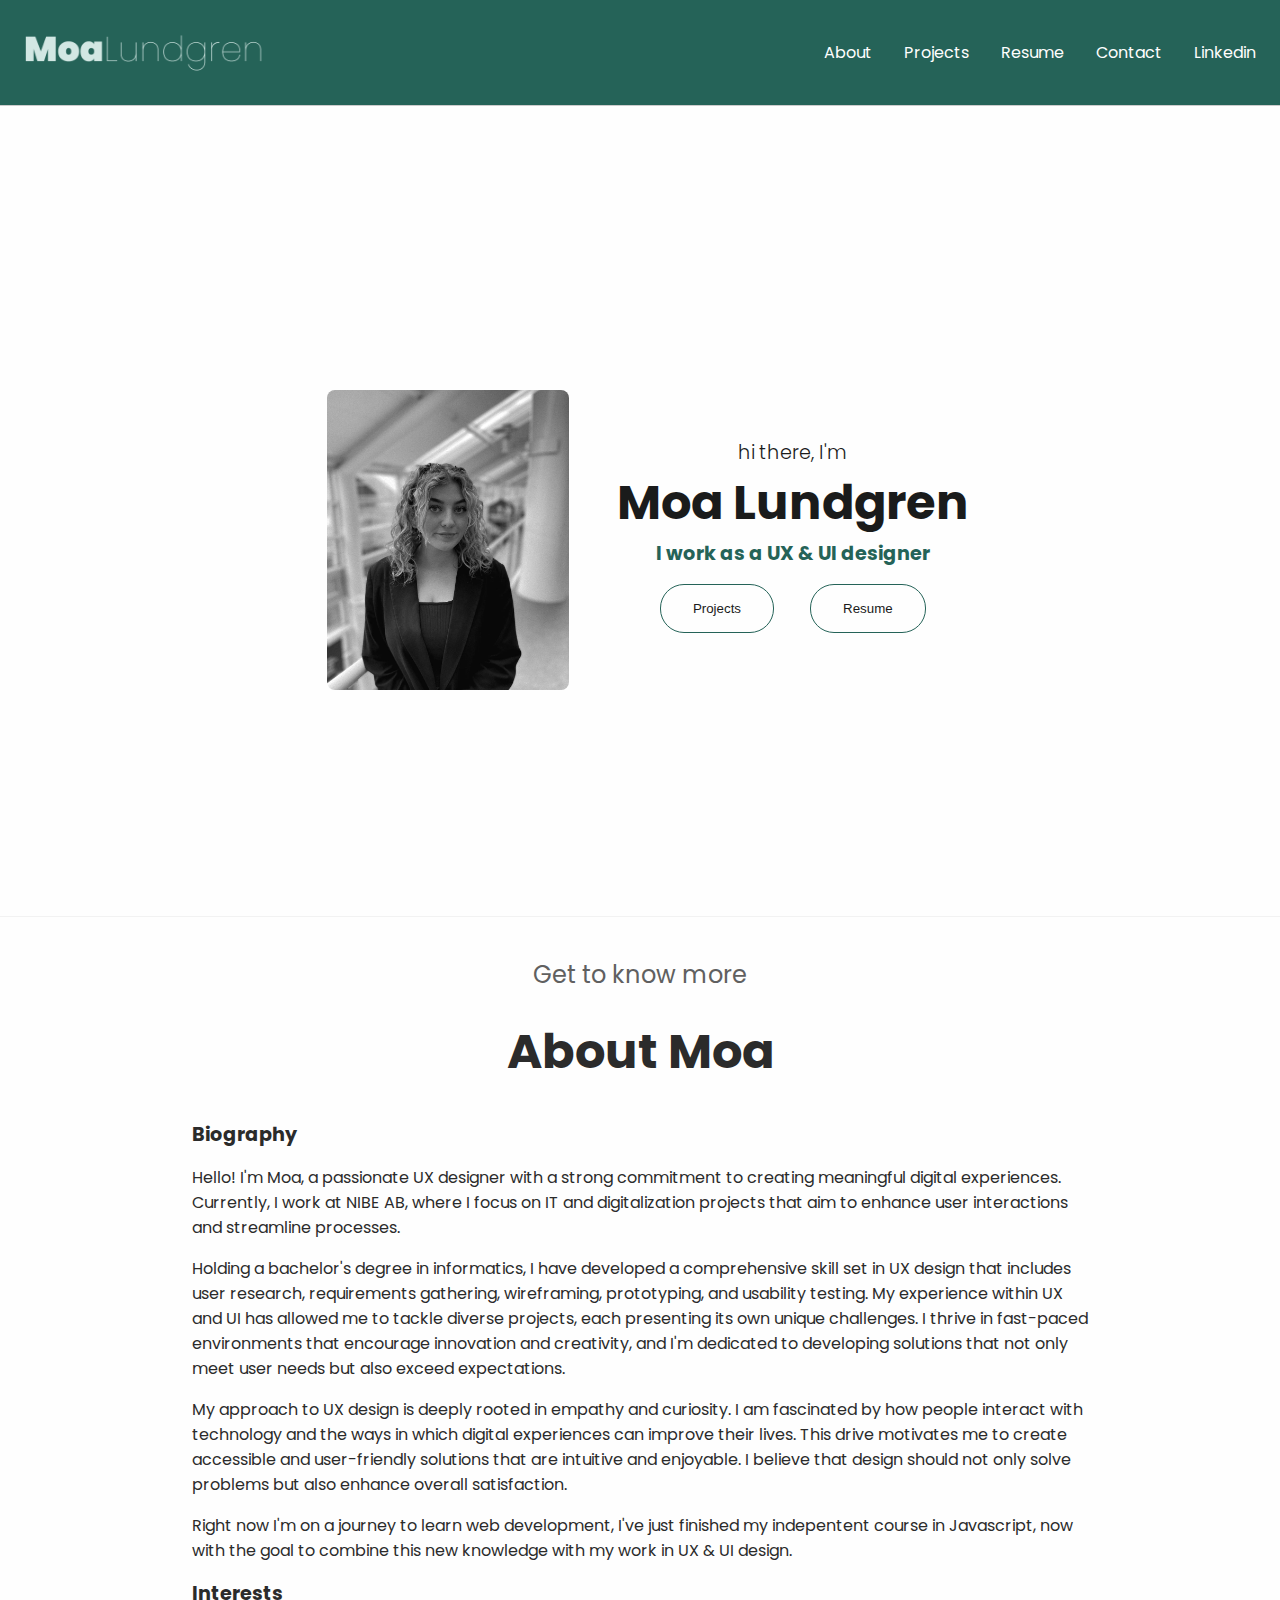
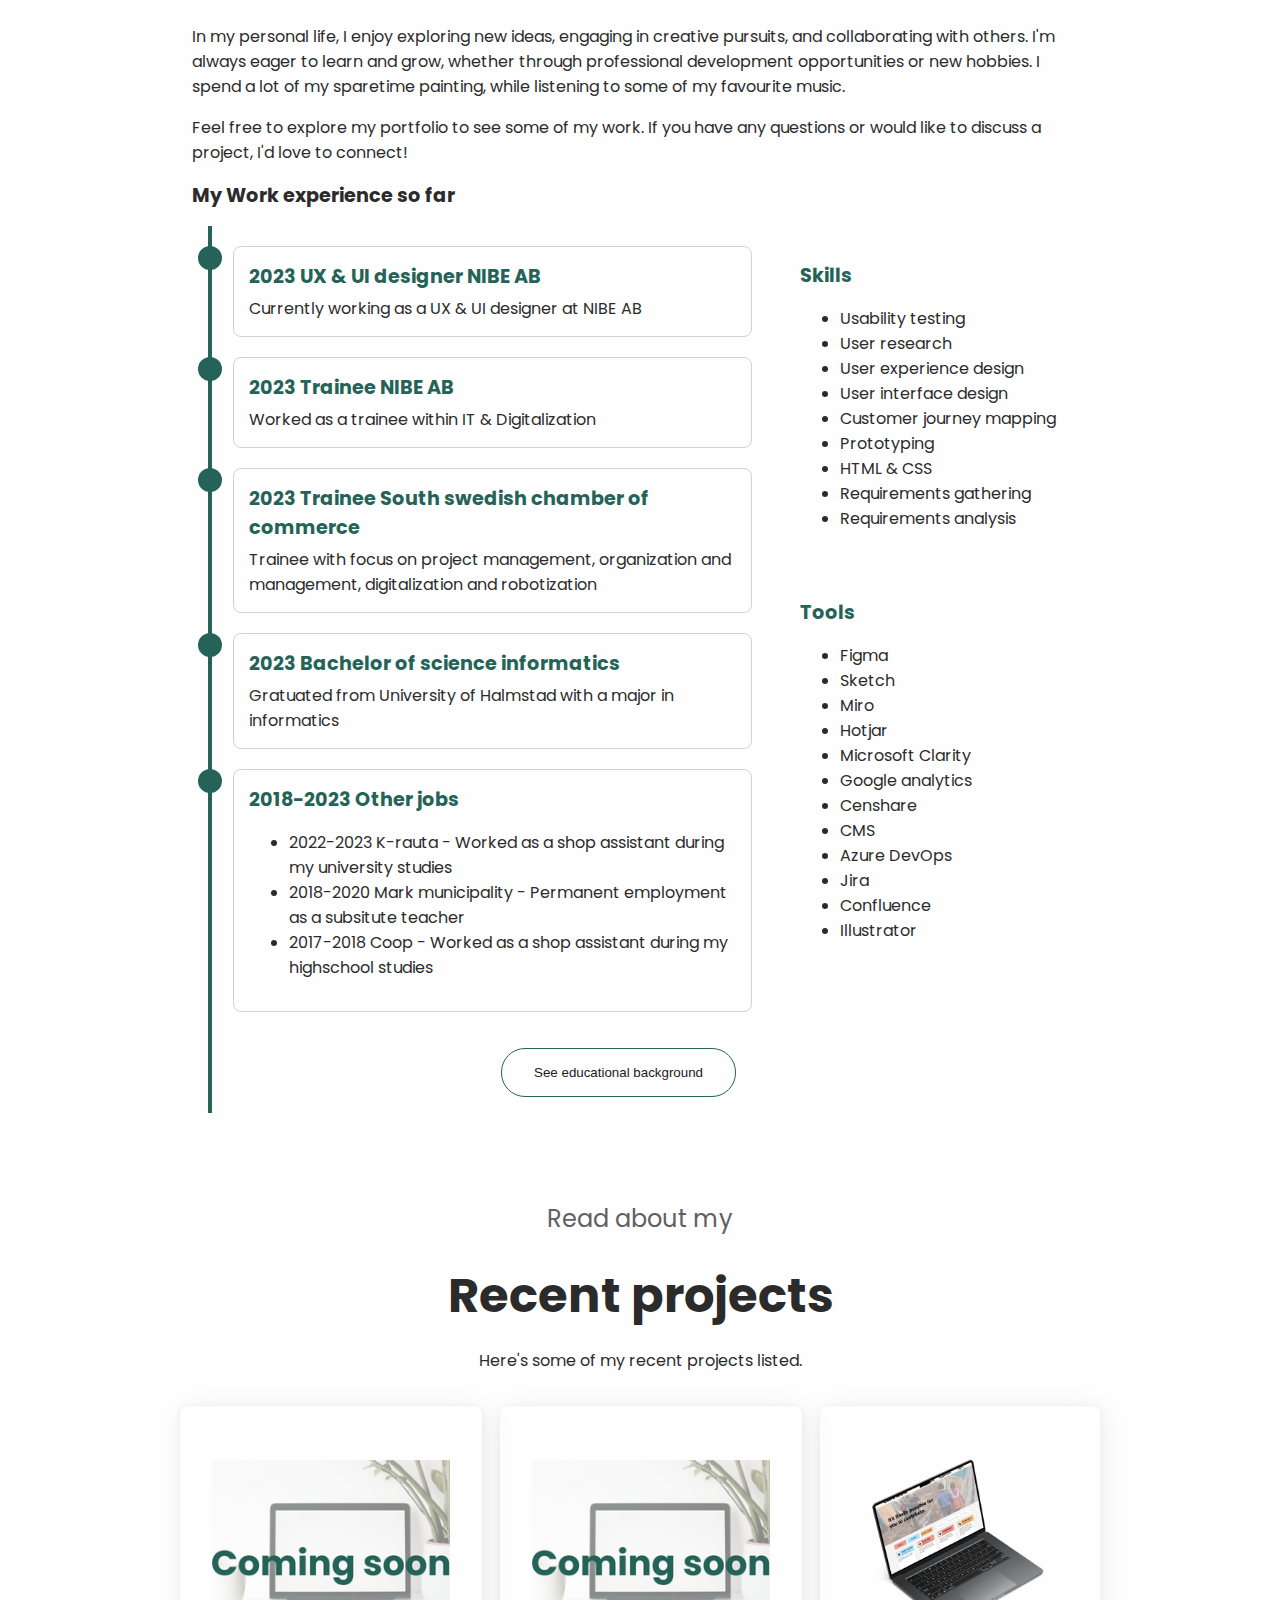
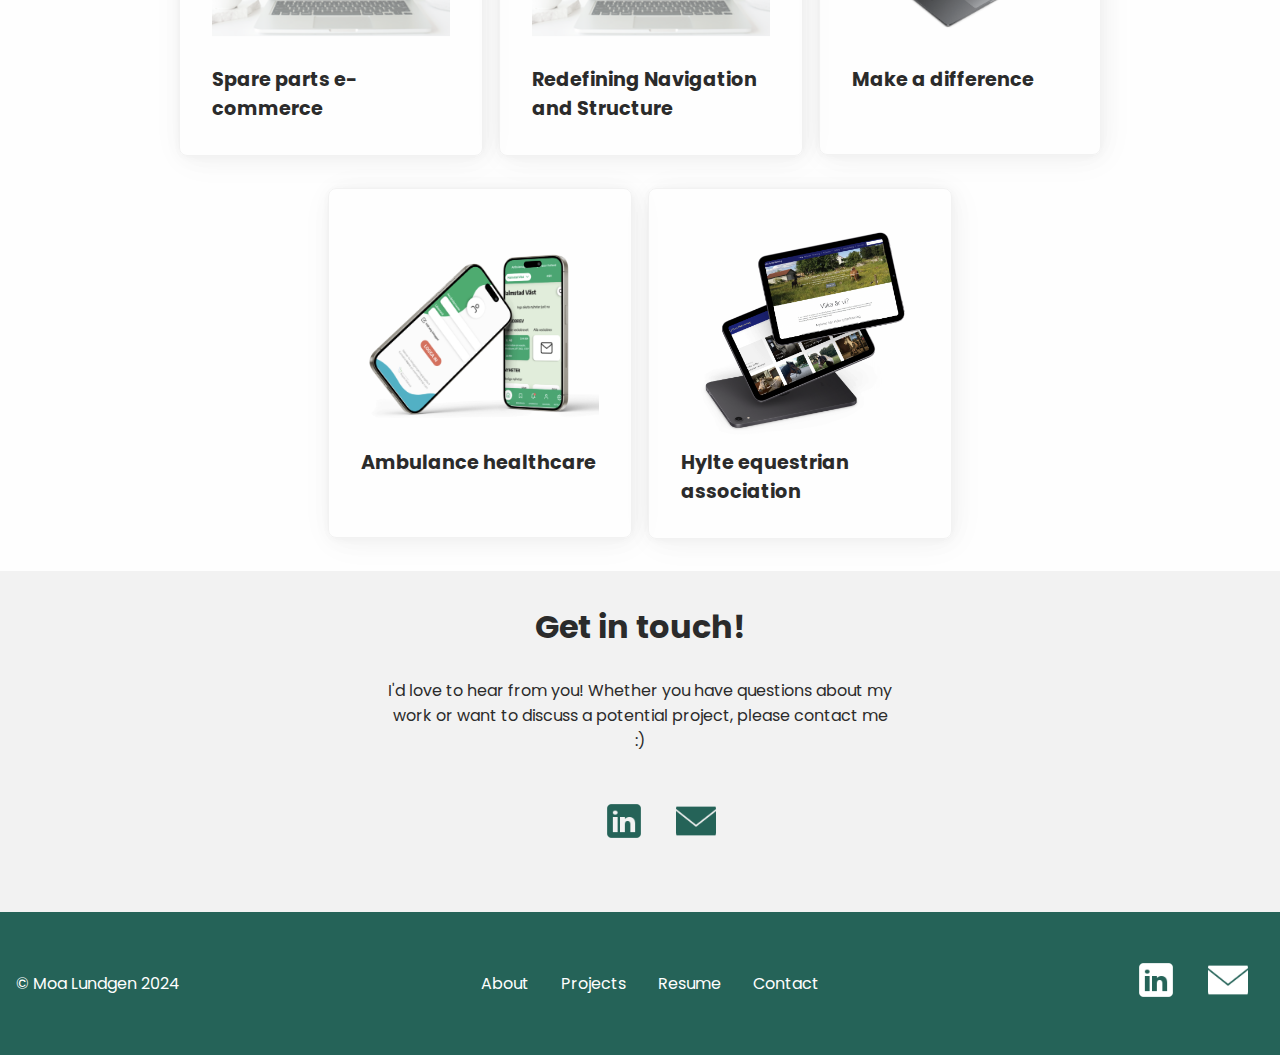
==== index.html @ 677e37ec "Update index.html" ====
<!DOCTYPE html>
<html lang="en">
<head>
    <meta charset="UTF-8">
    <meta name="viewport" content="width=device-width, initial-scale=1.0">
    <link rel="stylesheet" href="styles/stylesheet.css">
    <script src="script.js" defer></script>
    <title>Moa's Portfolio</title>
    <style>
        @import url('https://fonts.googleapis.com/css2?family=Poppins:ital,wght@0,100;0,200;0,300;0,400;0,500;0,600;0,700;0,800;0,900;1,100;1,200;1,300;1,400;1,500;1,600;1,700;1,800;1,900&display=swap');
        @import url('https://fonts.googleapis.com/css2?family=Open+Sans:ital,wght@0,300..800;1,300..800&family=Poppins:ital,wght@0,100;0,200;0,300;0,400;0,500;0,600;0,700;0,800;0,900;1,100;1,200;1,300;1,400;1,500;1,600;1,700;1,800;1,900&display=swap');
        </style>
    
</head>
<body>
    <header class="header">
        <!--Logotype href-->
        <div class="logo">
            <a href="index.html"> <img src="resources/logomoa.png" alt="Logotype Moa Lundgren"/> </a>
        </div>
        <div class="nav">
        <!--Menu links-->
            <ul class="menu">
                <li class="nav-link"><a href="#about">About</a></li>
                <li class="nav-link"><a href="#projects">Projects</a></li>
                <li class="nav-link"><a href="resources/moaresume.pdf" target="_blank">Resume</a></li>
                <li class="nav-link"><a href="#contact">Contact</a></li>
                <li class="nav-link"><a href="https://www.linkedin.com/in/moaluundgren/">Linkedin</a></li>
                
            </ul>
        </div>
        <!--Hamburgermenu for smaller screens-->
        <div class="hamburger">
            <span class="bar"></span>
            <span class="bar"></span>
            <span class="bar"></span>
        </div>
    </header>
    <main>
    <section class="hero-banner">
        <div class="hero">
            <div class="hero-content">
                <div class="hero-img">
                    <img src="resources/me.jpeg" alt="Image of Moa Lundgren, UX & UI designer" />
                </div>
                <div class="hero-text">
                    <h3 class="thin"> hi there, I'm</h3>
                <h1> Moa Lundgren</h1>
                <h3 class="color-title">I work as a UX & UI designer</h3>
                <a href="#projects"><button class="button-small"> Projects</button></a>
                <a href="resources/moaresume.pdf" target="_blank"><button class="button-small"> Resume</button></a>
            </div>
            </div>
        </div>
    </section>
    <section>
        <div class="section-container" id="about">
                <p class="section-introduction"> Get to know more</p>
                <h2 class="title"> About Moa</h2>
            <div class="body-copy">
                <article>
                <h3>Biography</h3>
                <p>Hello! I'm Moa, a passionate UX designer with a strong commitment to creating meaningful digital experiences. Currently, I work at NIBE AB, where I focus on IT and digitalization projects that aim to enhance user interactions and streamline processes.</p>
                </article>
                <article>
                <p>Holding a bachelor's degree in informatics, I have developed a comprehensive skill set in UX design that includes user research, requirements gathering, wireframing, prototyping, and usability testing. My experience within UX and UI has allowed me to tackle diverse projects, each presenting its own unique challenges. I thrive in fast-paced environments that encourage innovation and creativity, and I'm dedicated to developing solutions that not only meet user needs but also exceed expectations.</p>
                <p>My approach to UX design is deeply rooted in empathy and curiosity. I am fascinated by how people interact with technology and the ways in which digital experiences can improve their lives. This drive motivates me to create accessible and user-friendly solutions that are intuitive and enjoyable. I believe that design should not only solve problems but also enhance overall satisfaction.</p>
                <p>Right now I'm on a journey to learn web development, I've just finished my indepentent course in Javascript, now with the goal to combine this new knowledge with my work in UX & UI design.</p>
                </article>
                <article>
                    <h3>Interests</h3>
                <p>In my personal life, I enjoy exploring new ideas, engaging in creative pursuits, and collaborating with others. I'm always eager to learn and grow, whether through professional development opportunities or new hobbies. I spend a lot of my sparetime painting, while listening to some of my favourite music.</p>
                </article>
                <p>Feel free to explore my portfolio to see some of my work. If you have any questions or would like to discuss a project, I'd love to connect!</p>
                <h3> My Work experience so far</h3>
                <div class="two-column">
                    <div class="timeline">
                        <div class="event">
                            <div class="dot"></div>
                            <div class="event-details">
                                <h3>2023 UX & UI designer NIBE AB</h3>
                                <p> Currently working as a UX & UI designer at NIBE AB</p>
                            </div>
                        </div>
                        <div class="event">
                            <div class="dot"></div>
                            <div class="event-details">
                                <h3>2023 Trainee NIBE AB</h3>
                                <p> Worked as a trainee within IT & Digitalization</p>
                            </div>
                        </div>
                        <div class="event">
                            <div class="dot"></div>
                            <div class="event-details">
                                <h3> 2023 Trainee South swedish chamber of commerce</h3>
                                <p> Trainee with focus on project management, organization and management, digitalization and robotization</p>
                            </div>
                        </div>
                        <div class="event">
                            <div class="dot"></div>
                            <div class="event-details">
                                <h3>2023 Bachelor of science informatics</h3>
                                <p> Gratuated from University of Halmstad with a major in informatics</p>
                            </div>
                        </div>
                        <div class="event">
                            <div class="dot"></div>
                            <div class="event-details">
                                <h3>2018-2023 Other jobs</h3>
                                <ul>
                                    <li>2022-2023 K-rauta - Worked as a shop assistant during my university studies</li>
                                    <li> 2018-2020 Mark municipality - Permanent employment as a subsitute teacher</li>
                                    <li> 2017-2018 Coop - Worked as a shop assistant during my highschool studies</li>
                                </ul>
                            </div>
                        </div>
                        <a href="resources/moaresume.pdf" target="_blank"><button class="button-small"> See educational background</button></a>
                    </div>
                    <div class="skillsandtools">
                    <div class="skills">
                        <h3> Skills</h3>
                        <ul>
                            <li> Usability testing</li>
                            <li> User research</li>
                            <li> User experience design</li>
                            <li> User interface design</li>
                            <li> Customer journey mapping</li>
                            <li> Prototyping</li>
                            <li> HTML & CSS</li>
                            <li> Requirements gathering</li>
                            <li> Requirements analysis</li>
                        </ul>
                    </div>
                    <div class="skills">
                        <h3>Tools</h3>
                        <ul>
                        <li> Figma</li>
                        <li>Sketch</li>
                        <li>Miro</li>
                        <li>Hotjar</li>
                        <li>Microsoft Clarity</li>
                        <li>Google analytics</li>
                        <li>Censhare</li>
                        <li>CMS</li>
                        <li>Azure DevOps</li>
                        <li>Jira</li>
                        <li>Confluence</li>
                        <li>Illustrator</li>
                        </ul>
                    </div>
                </div>
            </div>
        </div>
        </div>
    </section>
    <section>
        <div class="section-container" id="projects">
            <p class="section-introduction"> Read about my</p>
            <h2 class="title"> Recent projects</h2>
            <p>Here's some of my recent projects listed. </p>            
            <div class="project-overview">
                <a href="#">
                    <div class="box">
                        <img src="resources/Coming-soon.png" alt="image of mockup for project coming soon"/>
                        <div class="box-description">
                            <h3> Spare parts e-commerce</h3>
                        </div>
                    </div>
                </a>
                <a href="#">
                    <div class="box">
                        <img src="resources/Coming-soon.png" alt="image of mockup for project coming soon"/>
                        <div class="box-description">
                            <h3> Redefining Navigation and Structure </h3>
                        </div>
                    </div>
                </a>
                <a href="project1.html">
                    <div class="box">
                        <img src="resources/difference.png" alt="image of mockup for project make a difference"/>
                        <div class="box-description">
                            <h3> Make a difference</h3>
                        </div>
                    </div>
                </a>
                <a href="project2.html">
                <div class="box">
                    <img src="resources/ambulancepng.png" alt="image of mockup for project ambulance healthcare"/>
                    <div class="box-description">
                        <h3> Ambulance healthcare</h3>
                    </div>
                </div>
                </a>
                <a href="project3.html">
                <div class="box">
                    <img src="resources/hylte.png" alt="image of mockup for project hylte equestrian association"/>
                    <div class="box-description">
                        <h3> Hylte equestrian association</h3>
                    </div>
                </div>
                </a>
            </div>
        </div>
    </section>
    <section class="contact-form" id="contact">
        <div class="contact-content">
            <div class="contact-promotext">
                <h2> Get in touch!</h2>
                <p>I'd love to hear from you! Whether you have questions about my work or want to discuss a potential project, please contact me :)

                </p>
            </div>
       <div class="sm-links">
                    <ul>
                        <li> <a href="https://www.linkedin.com/in/moaluundgren/"><img class= "icon" src="resources/icons8-green-linkedin-50.png" alt="icon with link to linkedin"/> </a></li>
                        <li> <a href="mailto: moaluundgren@hotmail.com"><img class="icon" src="resources/icons8-green-mail-50-2.png"></a></li>
                    </ul>
                </div>
        </div>
    </section>
    </main>
    <footer class="footer">
        <div class="copyright">
            <p>&copy; Moa Lundgen 2024</p>
        </div>
        <div class="quick-links">
            <ul>
                <li class="nav-link"><a href="#about">About</a></li>
                <li class="nav-link"><a href="#projects">Projects</a></li>
                <li class="nav-link"><a href="resources/moaresume.pdf" target="_blank">Resume</a></li>
                <li class="nav-link"><a href="#contact">Contact</a></li>
            </ul>
        </div>
        <div class="sm-links">
            <ul>
                <li> <a href="https://www.linkedin.com/in/moaluundgren/"><img class= "icon" src="resources/icons8.linkedin.png" alt="icon with link to linkedin"/> </a></li>
                <li> <a href="mailto: moaluundgren@hotmail.com"><img class="icon" src="resources/icons8-mail-50.png"></a></li>
            </ul>
        </div>
    </footer>
</body>
</html>
---- styles/stylesheet.css ----
* {
    box-sizing: border-box; /* Gör att padding och border inkluderas i elementets bredd och höjd */
}
html {
    scroll-behavior: smooth;
    color-scheme: light dark;
  }
  body {
    font-family: 'Open Sans', sans-serif;
    font-family: 'Poppins', sans-serif;
    font-size:1rem;
    background-color:#fefefe;
    color: #2b2b2b;
    width:100%;
    margin:0; 
    
}
#introduction,
#about,
#projects{
    scroll-margin-top: 10rem;
}
/*Typography*/
.section-introduction{
    font-size:1.5rem;
    color:#606060;
}
.project-introduction{
    font-size:14px;
    font-weight:300;
    color:#606060;
}
.title{
    font-size: 3rem;
    font-family:'Poppins', 'sans-serif';
    margin:0px;
}
.color-title{
    color:#256358;
}
.thin{
    font-size: 1.2rem;
    font-family:'Poppins', 'sans-serif';
    font-weight:300;
}
h1{
    font-size: 3rem;
    font-family:'Poppins', 'sans-serif';
}
h2{
    font-size: 2rem;
    font-family:'Poppins', 'sans-serif';
}
h3{
    font-size: 1.2rem;
    font-family:'Poppins', 'sans-serif';
}

/*Navigation*/
/*Header*/
.header{
    display: flex;                      /* Gör headern till en flex-container */
    flex-direction: row;               /* Placerar logotypen och menyn i rad */
    justify-content: space-between;     /* Skapar utrymme mellan logotypen och menyn */
    align-items: center;                /* Vertikal centrering av alla element i headern */
    padding: 0.5rem;                   /* Padding runt headern */
    position: sticky;                  /* Gör headern fast vid toppen */
    border-bottom: 0.5px solid #cccccc; /* En linje under headern */
    background-color: #256358;         /* Bakgrundsfärg för headern */
    top: 0;                            /* Positionera vid toppen av sidan */
    width: 100%;                       /* Full bredd */
    z-index: 999;    
}
.header a, .footer a{
    color: #fefefe;
    text-decoration: none;
}
.header p, .footer p{
    color:#fefefe;
}
.bar {
    display: block;
    width: 25px;
    height: 3px;
    margin: 5px auto;
    -webkit-transition: all 0.3s ease-in-out;
    transition: all 0.3s ease-in-out;
    background-color: #fefefe;
}
.logo{
display:flex;
align-items: center;
justify-content:center;
}
.logo img{
    height:48px;
    width:240px;
}
.logo a{
    margin: 1rem;
    text-decoration: none;
}
.menu{
    display: none; /* Stäng menyn som standard */
    flex-direction: column; /* Gör att menyn visas vertikalt */
    position: absolute; /* Gör att menyn kan placeras relativt till nav */
    top: 80%; /* Placera menyn precis under nav-elementet */
    left: 0; /* Justera så att den börjar från vänster */
    background-color: #256358; /* Samma bakgrundsfärg som header för att dölja eventuella överlappningar */
    width: 100%; /* Gör menyn lika bred som nav */
    z-index: 998; /* Se till att menyn ligger ovanpå andra element */
}

.menu.active {
    display: flex; /* Visa menyn när active-klassen är på */
    flex-direction: column; /* Justera menyn för mobilvisning */
}
/*Navigational links*/
.nav-link {
    list-style:none;
    margin: 1rem;
}
.nav-link a{
    text-decoration: none;
}
.nav-link:hover{
    border-bottom: 1px solid #fefefe;
    transition: 0.3s
}
.nav-link:active{
    border-bottom: 1px solid #1a1b1b;
}
.nav-link:focus{
    border-bottom: 1px solid #1a1b1b;
}
.privacypolicy-termsofuse {
    font-size:12px;
}
.privacypolicy-termsofuse:hover{
    text-decoration: underline;
    color:#fefefe;
}
.quick-links ul{
    display:flex;
    flex-direction: column;
    margin:auto;
}
.sm-links ul{
    display:flex;
    flex-direction:row;
    list-style: none;
}
.contact-promotext ul{
    justify-content: center;
}
.footer{
    display: flex;
    flex-direction: column;
    justify-content: space-between;
    align-items: center;
    background-color: #256358;
    padding: 1rem;
    bottom: 0;
}
.footer ul{
    padding:0;
    text-align:center;
}
  /*Components*/
  .button-small {
    padding: 1rem 2rem;
    border: 1px solid #256358;
    color: #1a1b1b;
    background-color: #fefefe;
    border-radius: 24px;
    margin:1rem; 
    transition:color 0.5s; 
}

.button-small:hover {
    color: #fefefe;
    background-color: #256358;
}
.button-small:focus {
    color: #fefefe;
    background-color: #256358;
    border:1px solid #1a1b1b;
}
table{
    border: 1px solid #d2d2d2;
    border-radius:8px;
    width: 100%;
}
th, td{
    padding: 1rem;
    text-align: left;
}
th {
    border-bottom: 1px solid #d2d2d2;
}
/*Herobanner*/
.hero {
    display: flex;                  
    flex-direction: column;         
    justify-content: center;       
    align-items: center;            
    height: 83vh;                    /* Höjd på hero-sektionen */
    background-color: #fefefe;   
    color: #1a1b1b;                    
    text-align: center; 
    border-bottom:1px solid #f2f2f2;     
    margin-top: 4rem;
}
.hero-content {
    display: flex;
    flex-direction: column;
    align-items:center;
    max-width: 1200px; 
    width: 100%;
}
.hero-text{
    padding: 1rem;
}
.hero-text h1, h3{
    margin:0;
}
.hero-img{
    padding: 1rem;
    margin: 1rem;
}
.hero img{
    max-width:320px;
}
/*Amimation herobanner*/
@keyframes fadeIn {
    from {
        opacity: 0;
    }
    to {
        opacity: 1;
    }
}
.hero {
    animation: fadeIn 2s ease-in-out; /* Applicerar en fade-in animation på hero-sektionen */
}
/*Images*/
img{
    width: 100%;
    height: 320px;
    max-height: 300px;
    object-fit: cover;
    border-radius: 8px;
}
.sm-links img{
    width:40px;
    height:40px;
    margin:1rem;
}
/*Sections*/

.section-container{
    display:flex;
    flex-direction:column;
    align-items: center;
    margin:1rem;
}
/*About-section*/

.two-column {
    display: flex;
    flex-direction: column;
    justify-content: space-around; 
    gap:2rem;
    max-width: 100%; 
    padding: 1rem; 
}
.skills{
    display:flex;
    flex-direction:column;
    flex:1;
    max-width:400px;
    padding:1rem;
    margin-top:1.2rem;
}
.skills h3{
    color:#256358;
}
/*Timeline*/
.timeline {
    flex: 2;
    position: relative;
    max-width: 800px;
    margin: 0 auto;
    z-index:1;
}
.timeline::before {
    content: '';
    position: absolute;
    top: 0;
    bottom: 0;
    width: 4px;
    background-color: #256358;
}
.timeline button{
    float:right;
}

.event {
    display: flex;
    position: relative;
    margin: 20px 0;
}

.dot {
    width: 24px; 
    height: 24px;
    background-color: #256358; 
    border-radius: 50%; 
    position: absolute;
    left: -10px;
    top: 0;
}

.event-details {
    padding: 15px; 
    border-radius: 8px; 
    border: 1px solid #d2d2d2;
    margin-left: 25px;
    width: calc(100% - 25px);
}

.event-details h3 {
    margin: 0; 
    color: #256358;
}

.event-details p {
    margin: 5px 0 0; 
}
/*Projects-section*/
.project-overview{
    display:flex;
    flex-direction:column;
    width:80%;
    max-width:1200px;
}
.project-overview a{
    text-decoration: none;
    color:#2b2b2b;
}
.box{
    padding: 2rem;
    border: 1px solid #f2f2f2;
    border-radius:8px;
    margin: 1rem auto;
    width:95%;
    max-width:320px;
    min-height: 350px;
    box-shadow: 0px 0px 1px rgba(56, 56, 57, 0.01),
    0px 1px 6px rgba(56, 56, 57, 0.02),
    1px 1px 13px rgba(56, 56, 57, 0.02),
    2px 3px 24px rgba(56, 56, 57, 0.03),
    3px 4px 37px rgba(56, 56, 57, 0.04);
}
.box img{
    height:220px;
    width:100%;
    border-radius:8px;
}
.box:hover{
    box-shadow: 1px 1px 2px rgba(3, 7, 18, 0.02),
    3px 4px 8px rgba(3, 7, 18, 0.03),
    6px 9px 19px rgba(3, 7, 18, 0.05),
    10px 15px 33px rgba(3, 7, 18, 0.06),
    16px 24px 52px rgba(3, 7, 18, 0.08);
    transition: 1s;
    text-decoration: underline #256358;
}
/*Project page*/
.textimg-column{
    display: flex;
    flex-direction: column;
    justify-content: center;
    align-items: center;
    max-width: 100%;
    margin: 1rem;
}
.textimg-column img {
    width: 100%; 
    height: auto;
    max-height: 300px;
    margin: 1rem 0; 
}
.contact-form{
    display:flex;
    flex-direction:column;
    align-content: center;
    background: rgba(242, 242, 242);
}
.contact-content{
    display: flex;
    flex-direction: column;
    align-items: flex-start;
    margin:1rem;
    max-width: 1200px;
    padding:1rem;

}
input[type="text"], input[type="email"] {
    width: 100%;
    padding: 1rem;
    margin: 5px 0 20px;
    border: 1px solid #606060;
    border-radius: 8px;
    font-size: 16px;
}

/*Media queries*/

/* Darkmode styles */
@media (prefers-color-scheme: dark) {
    body {
        background-color: #1a1b1b; /* Mörk bakgrund */
        color: #fefefe; /* Ljus text */
    }

    h1 {
        color: #fefefe; 
    }
    h2{
        color: #fefefe;
    }
    h3 {
        color: #fefefe;
    }
    p {
        color: #fefefe;
    }
    .hero{
        background-color: #1a1b1b;
    }
    .contact-content{
        background-color: #1a1b1b;
    }
    .contact-form{
        background-color: #1a1b1b;
    }
}
@media (min-width:800px){
    .body-copy{
    max-width:60rem;
    padding:2rem;
}
    .footer{
        flex-direction: row;
    }
    .quick-links ul{
        flex-direction:row;
    }
    .two-column{
        flex-direction: row;
    }
    .project-overview{
        flex-direction:row;
        flex-wrap:wrap;
        justify-content:center;
    }
    .project-introduction{
        max-width:800px;
        text-align:left;
    }

    .textimg-column img {
        width: 320px;
        height: auto; 
    }

    .textimg-text {
        flex: 1; 
    }
    .contact-form{
        align-items: center;
        justify-content: center;
    }
    .contact-content{
        display:flex;
        flex-direction:column;
        justify-content:space-around;
        align-items: center; 
    }
    .contact-promotext{
        width:50%;
        height:100;
        justify-content: center;
        text-align: center;
    }
    .contact-promotext h2{
        margin-top:0;
    }
}
@media (min-width:1200px){
    .header{
        display:flex;
        flex-direction:row; 
        justify-content: space-between;
        align-content: center;
        padding: 0.5rem;
        position: sticky;
        border-bottom: 0.5px solid #cccccc;
        background-color: #256358;
        position: sticky;
        top: 0;
        width:100%;
        z-index:999;
    }
    .hamburger{
        display:none;
    }
    .header a, .footer a{
        color: #fefefe;
        text-decoration: none;
    }
    .header p, .footer p{
        color:#fefefe;
    }
    .logo{
    display:flex;
    align-items: center;
    justify-content:center;
    }
    .logo img{
        height:48px;
        width:240px;
    }
    .logo a{
        margin: 1rem;
        text-decoration: none;
    }
    .menu{
        display:flex;
        flex-direction:row;
        flex-wrap:wrap;
        justify-content:center;
        position: relative;
    }
    .hero-content{
        display:flex;
        flex-direction:row;
        justify-content: center;
    }
    .textimg-column {
        flex-direction: row;
        justify-content: space-between; 
        align-items:flex-start;
        padding:0;
    }
}
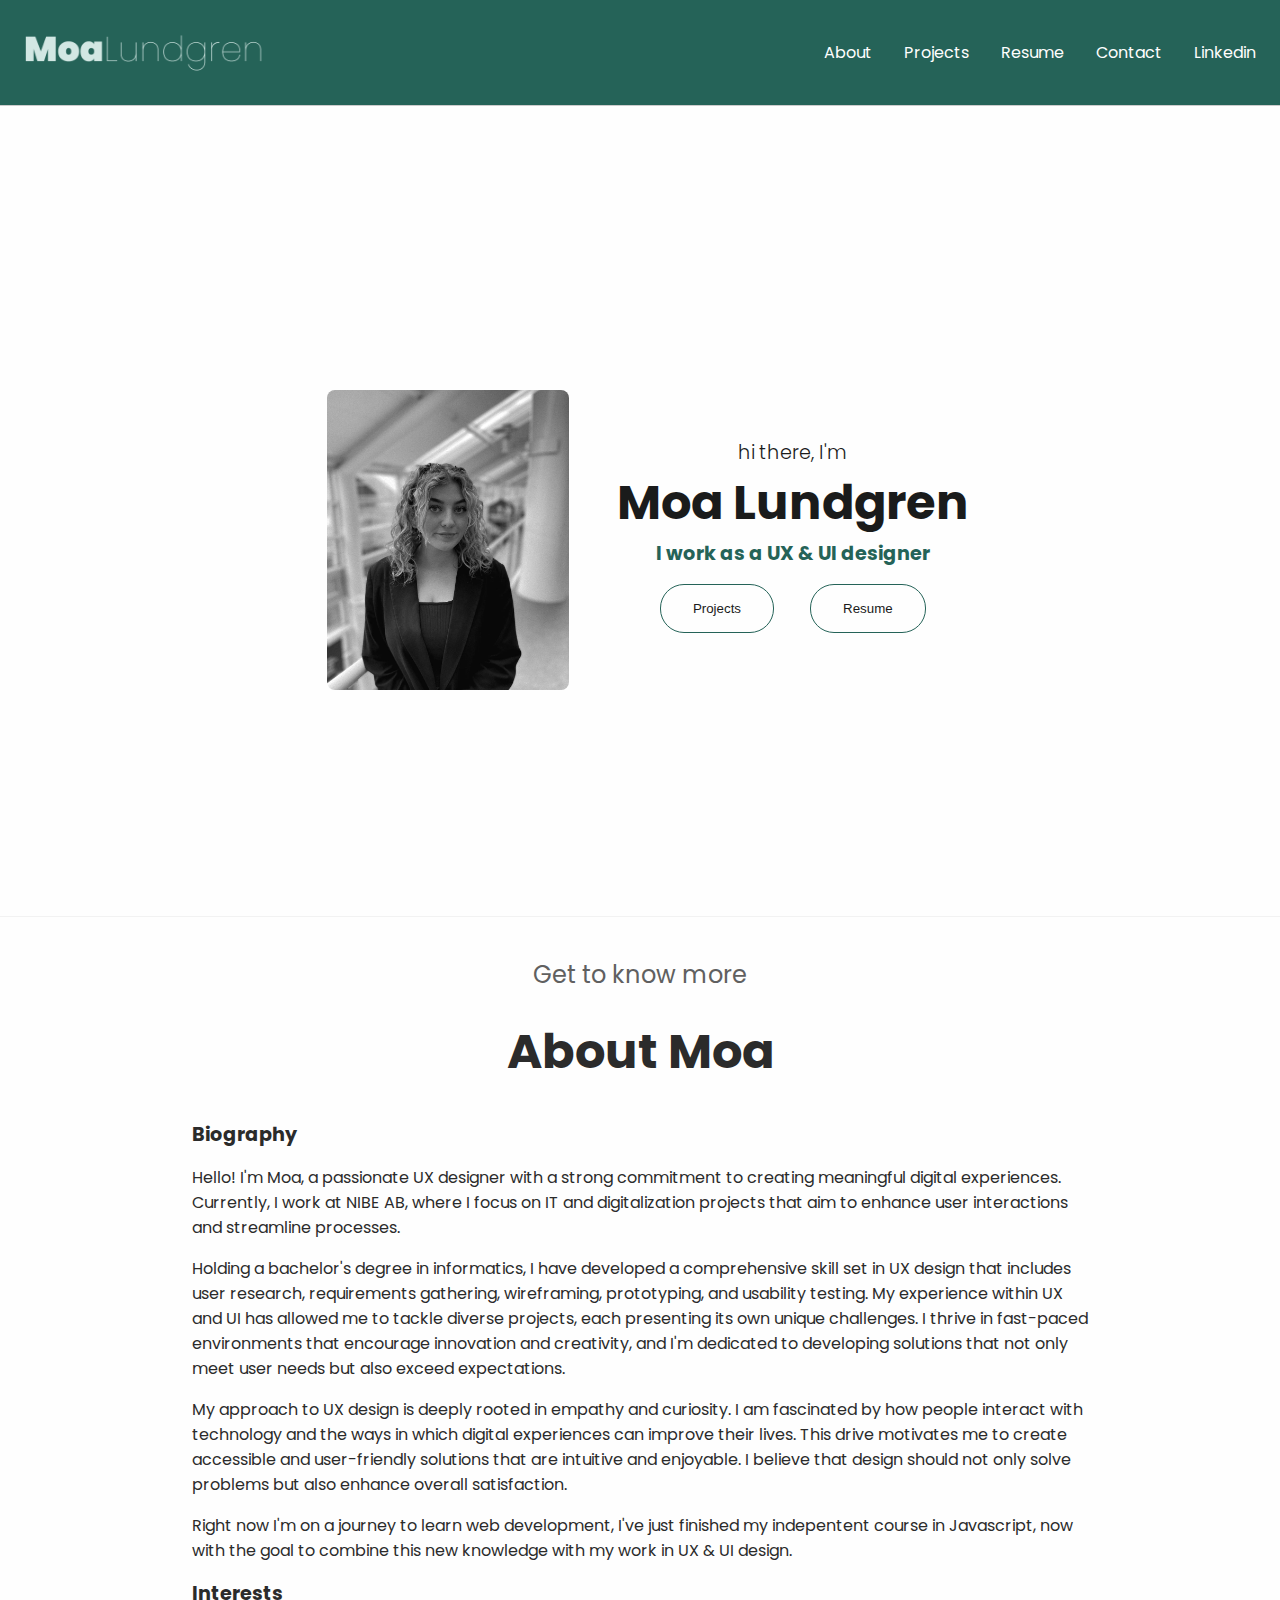
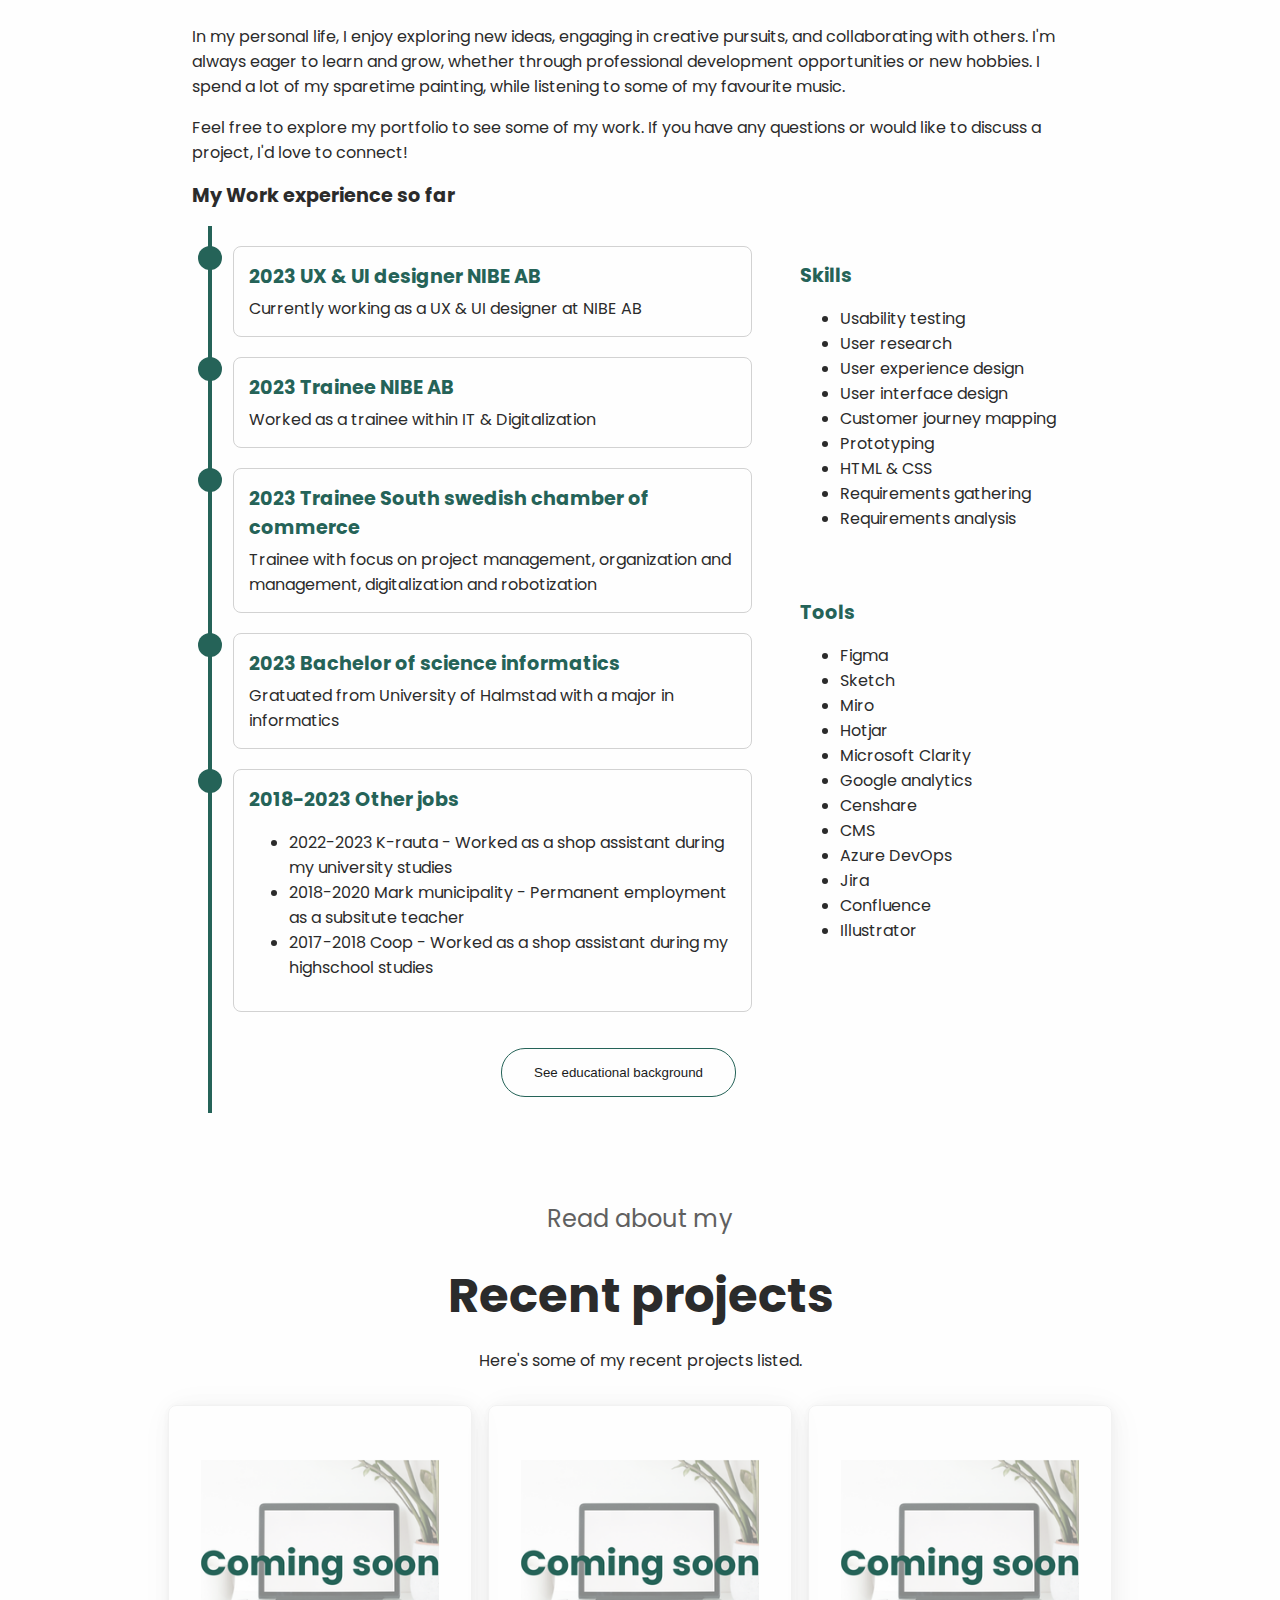
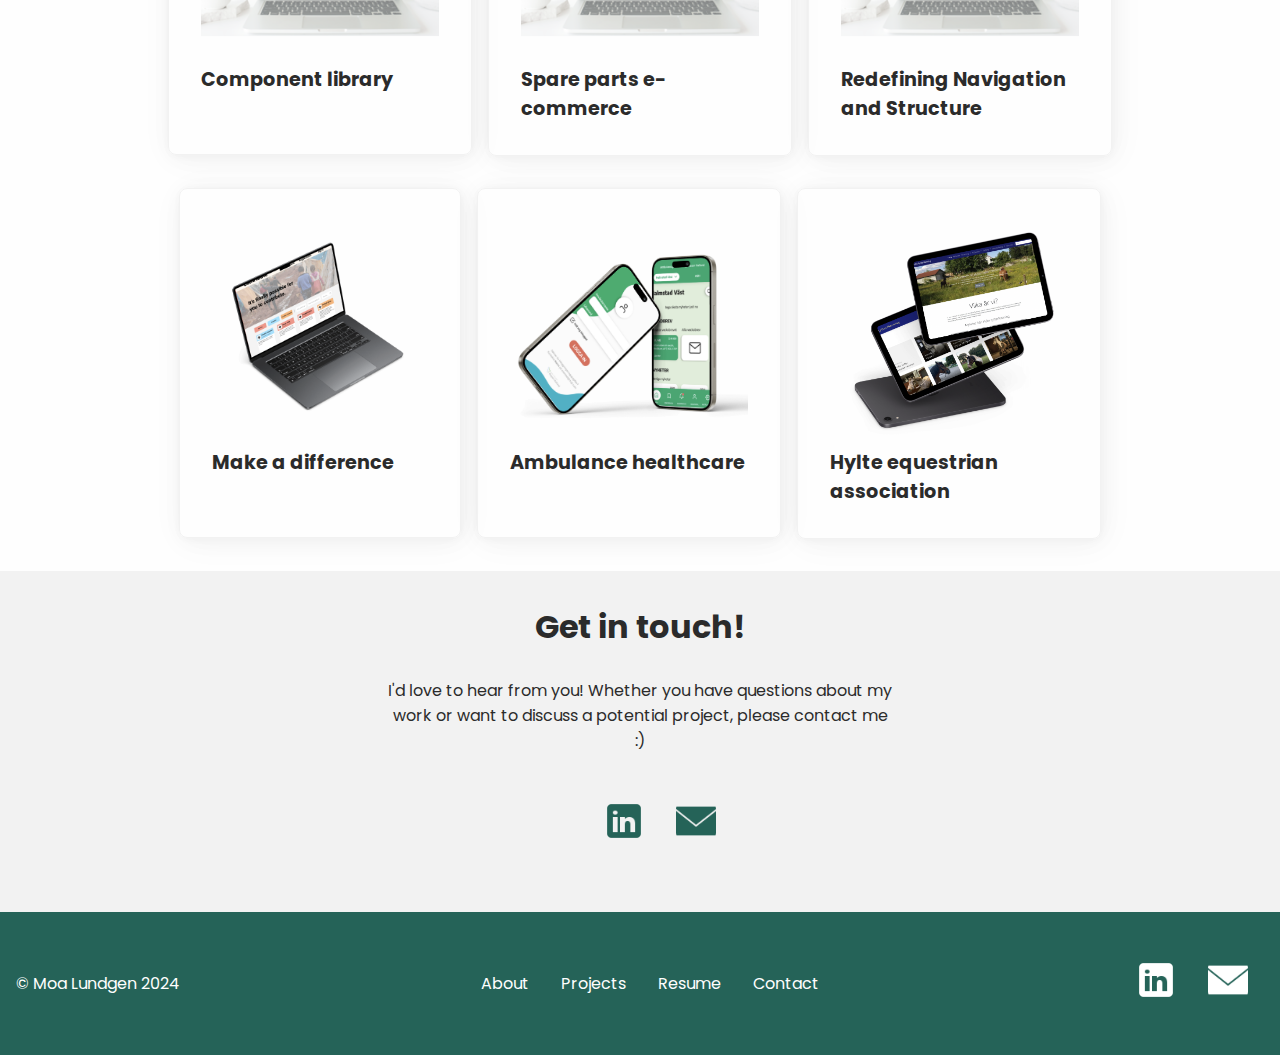
==== commit f5e33810: "Update index.html" ====
--- a/index.html
+++ b/index.html
@@ -163,6 +163,14 @@
                     <div class="box">
                         <img src="resources/Coming-soon.png" alt="image of mockup for project coming soon"/>
                         <div class="box-description">
+                            <h3>Component library</h3>
+                        </div>
+                    </div>
+                </a>
+                <a href="#">
+                    <div class="box">
+                        <img src="resources/Coming-soon.png" alt="image of mockup for project coming soon"/>
+                        <div class="box-description">
                             <h3> Spare parts e-commerce</h3>
                         </div>
                     </div>
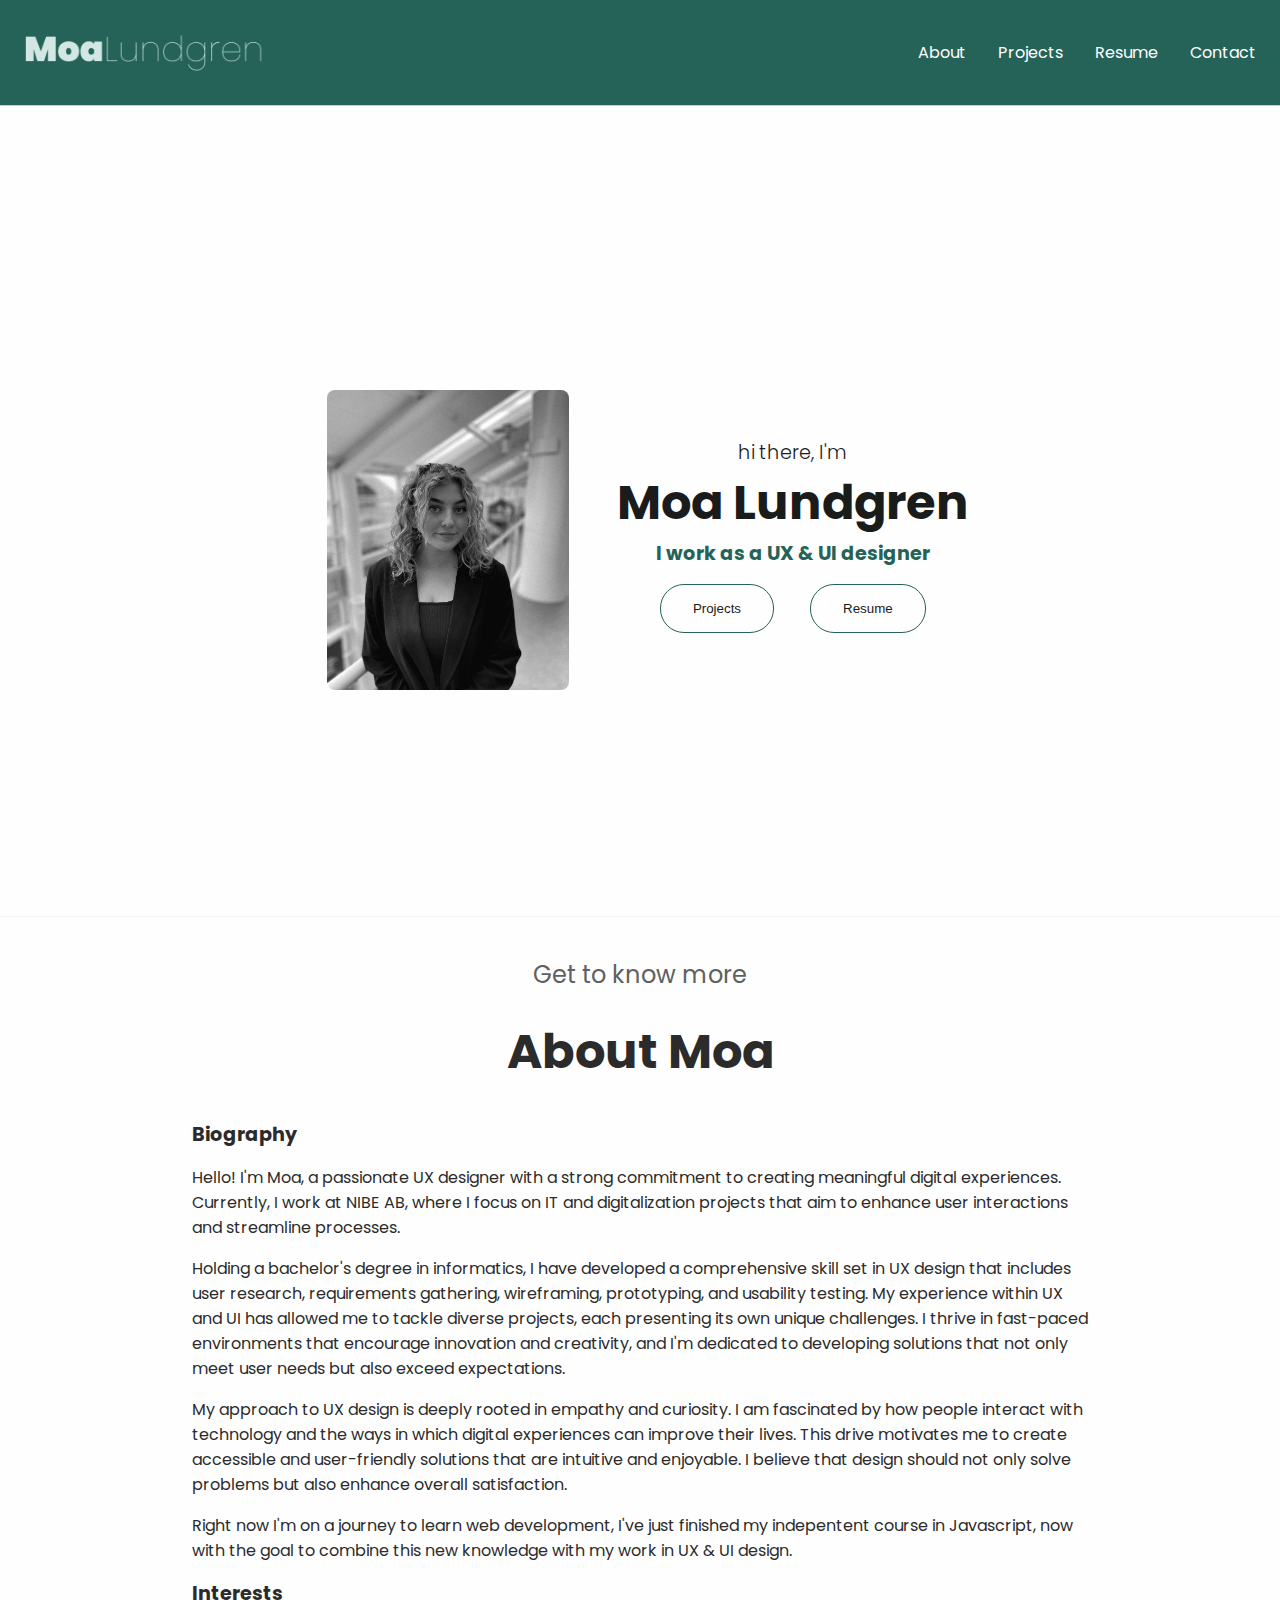
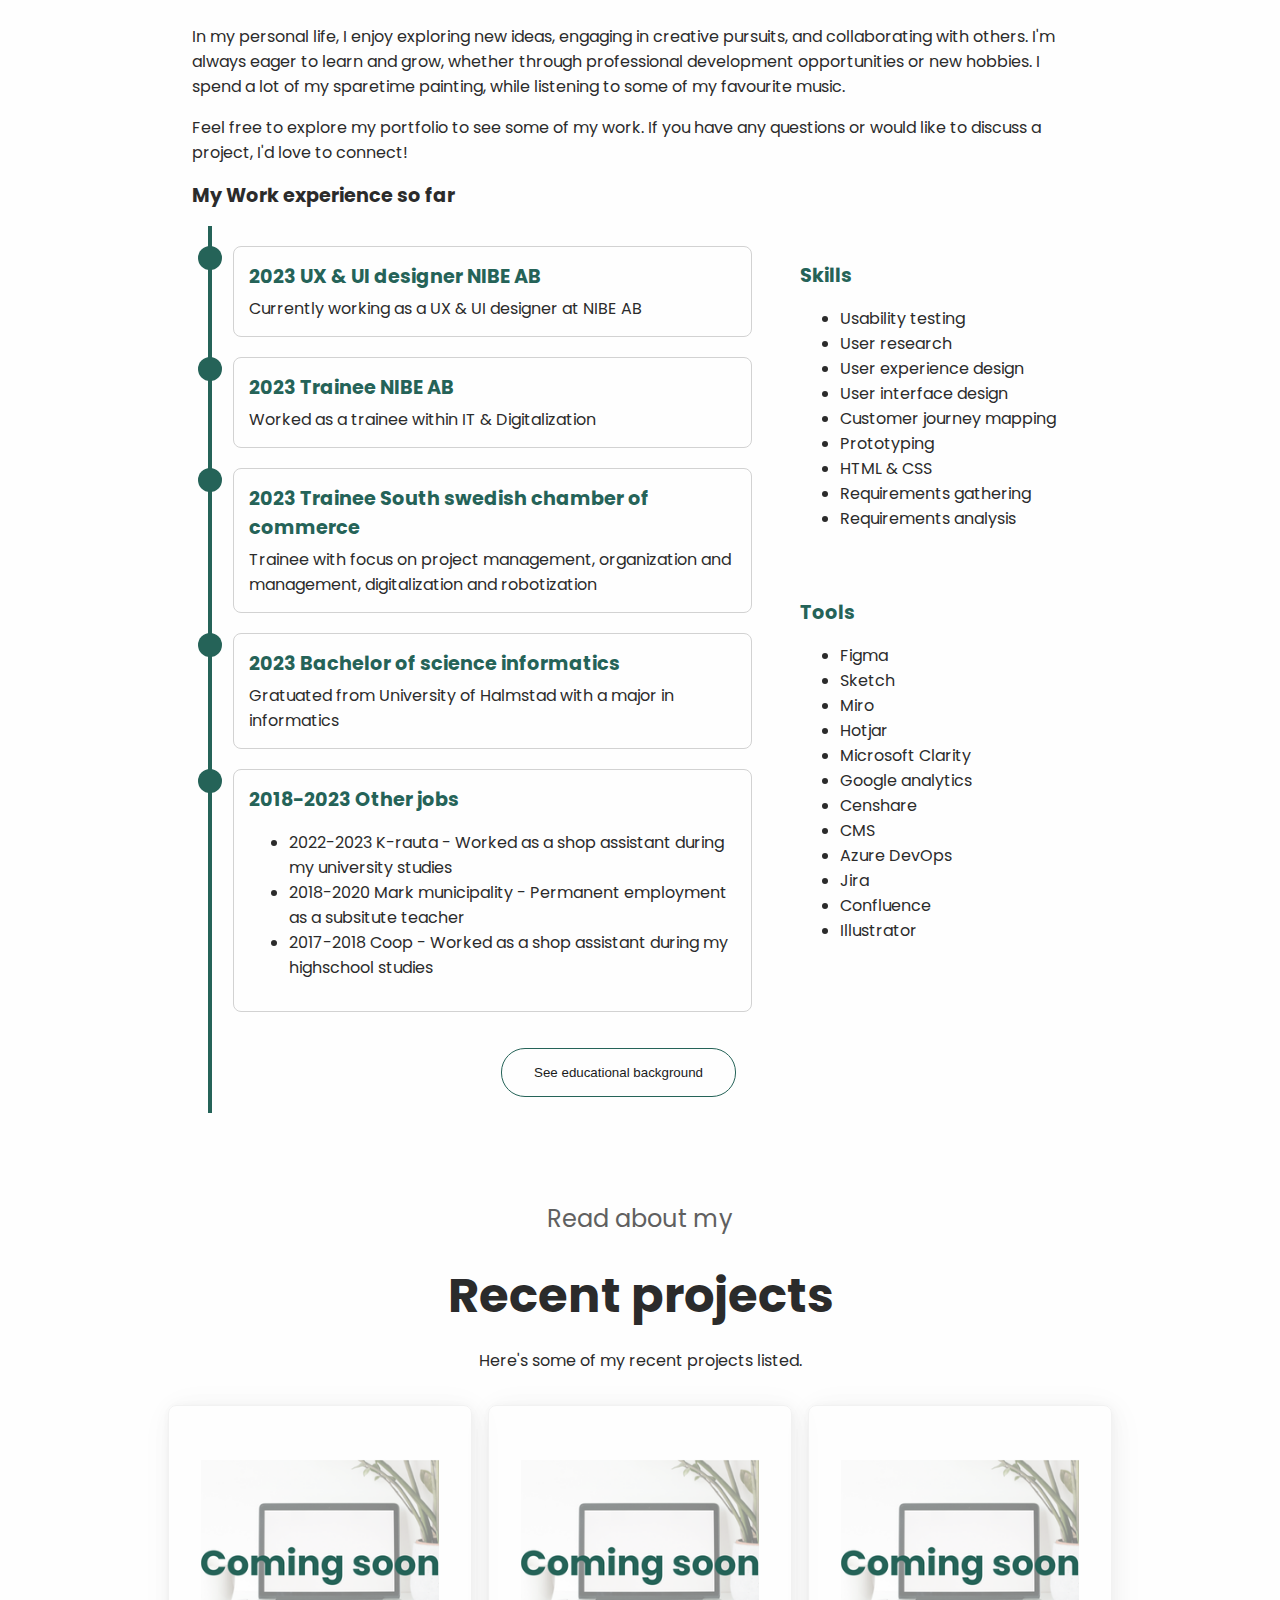
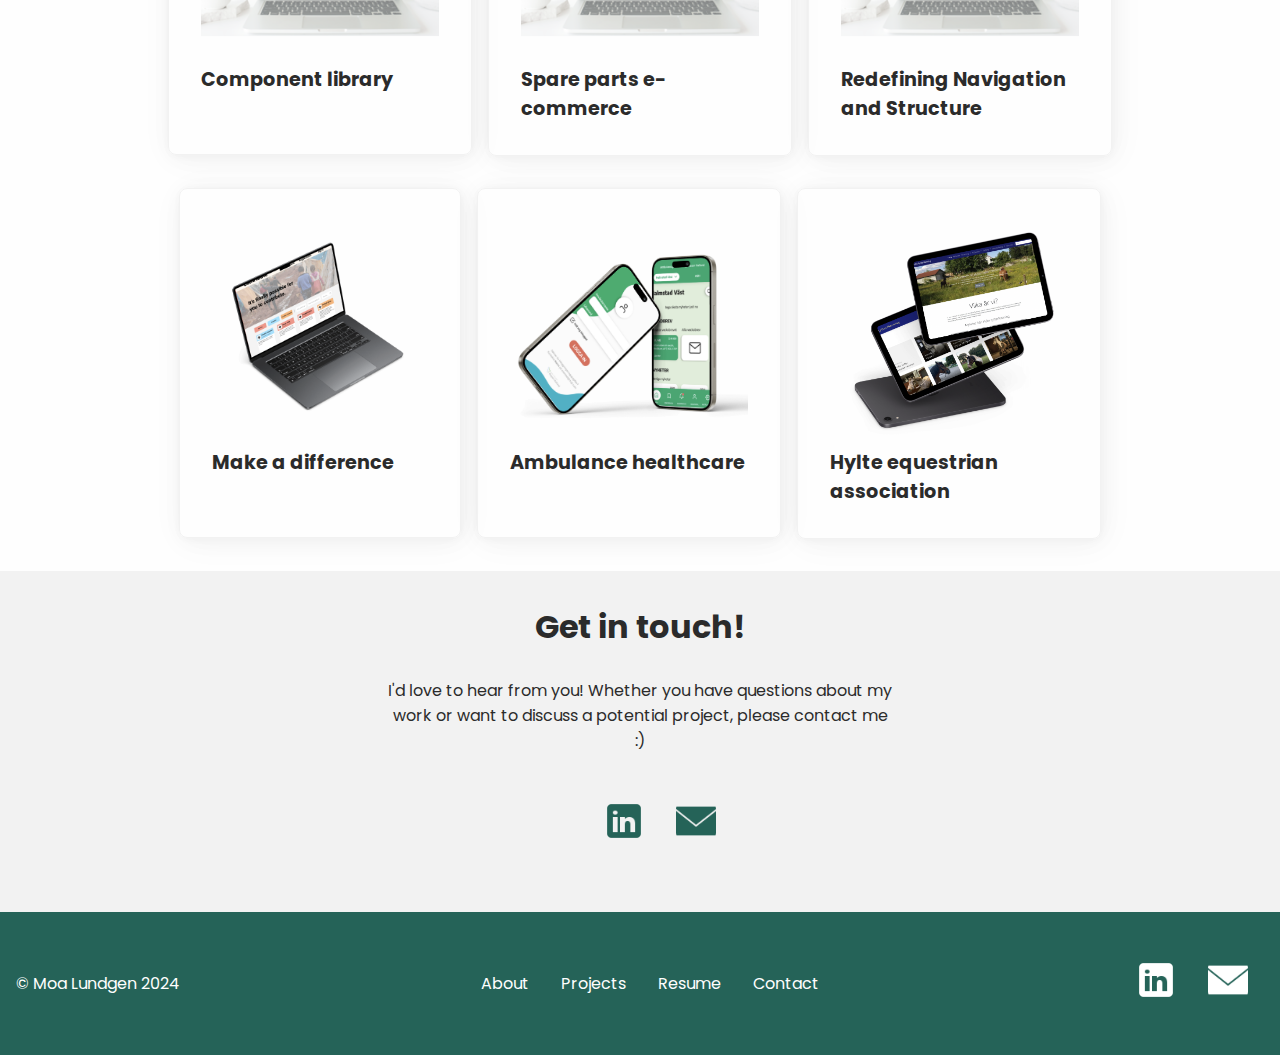
==== commit 35cd75e5: "linkedinlink" ====
--- a/index.html
+++ b/index.html
@@ -25,8 +25,6 @@
                 <li class="nav-link"><a href="#projects">Projects</a></li>
                 <li class="nav-link"><a href="resources/moaresume.pdf" target="_blank">Resume</a></li>
                 <li class="nav-link"><a href="#contact">Contact</a></li>
-                <li class="nav-link"><a href="https://www.linkedin.com/in/moaluundgren/">Linkedin</a></li>
-                
             </ul>
         </div>
         <!--Hamburgermenu for smaller screens-->
--- a/styles/stylesheet.css
+++ b/styles/stylesheet.css
@@ -205,7 +205,7 @@
     justify-content: center;       
     align-items: center;            
     height: 83vh;                    /* Höjd på hero-sektionen */
-    background-color: #fefefe;   
+   background-color: #fefefe;
     color: #1a1b1b;                    
     text-align: center; 
     border-bottom:1px solid #f2f2f2;     
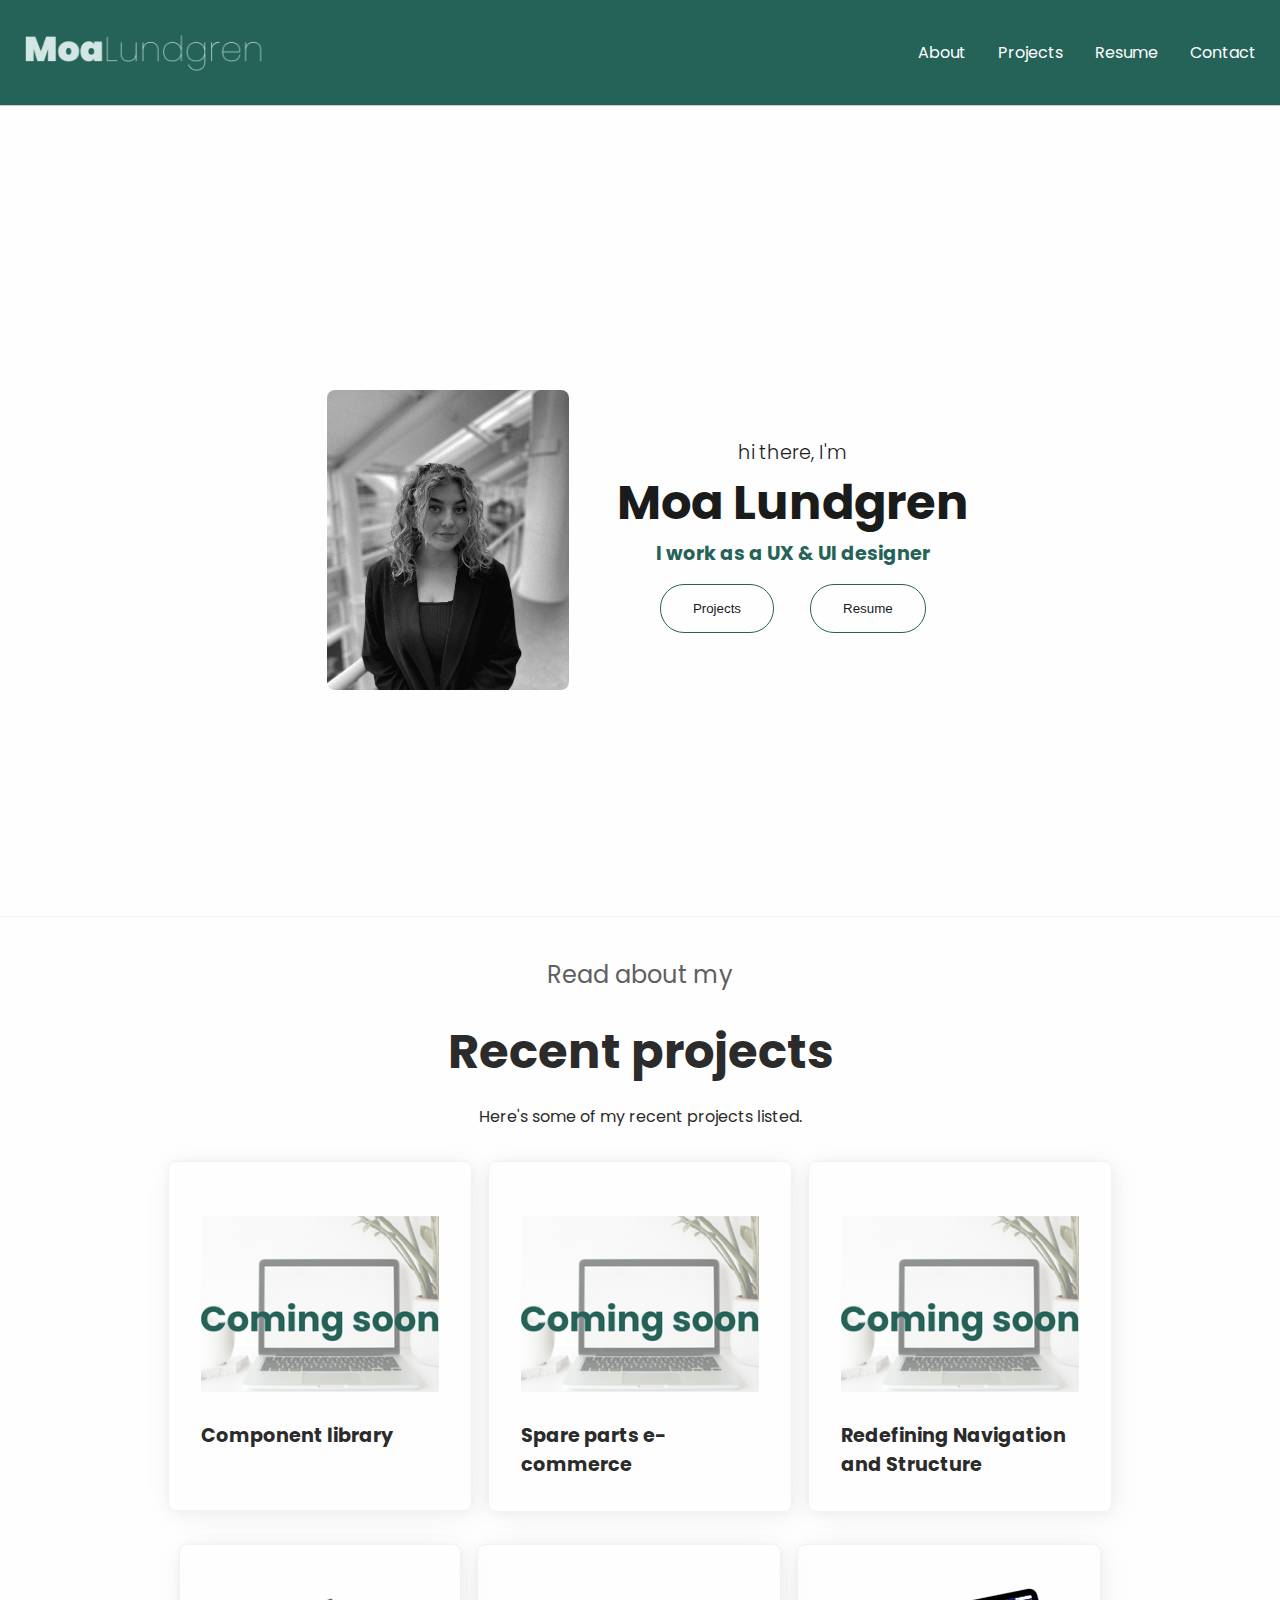
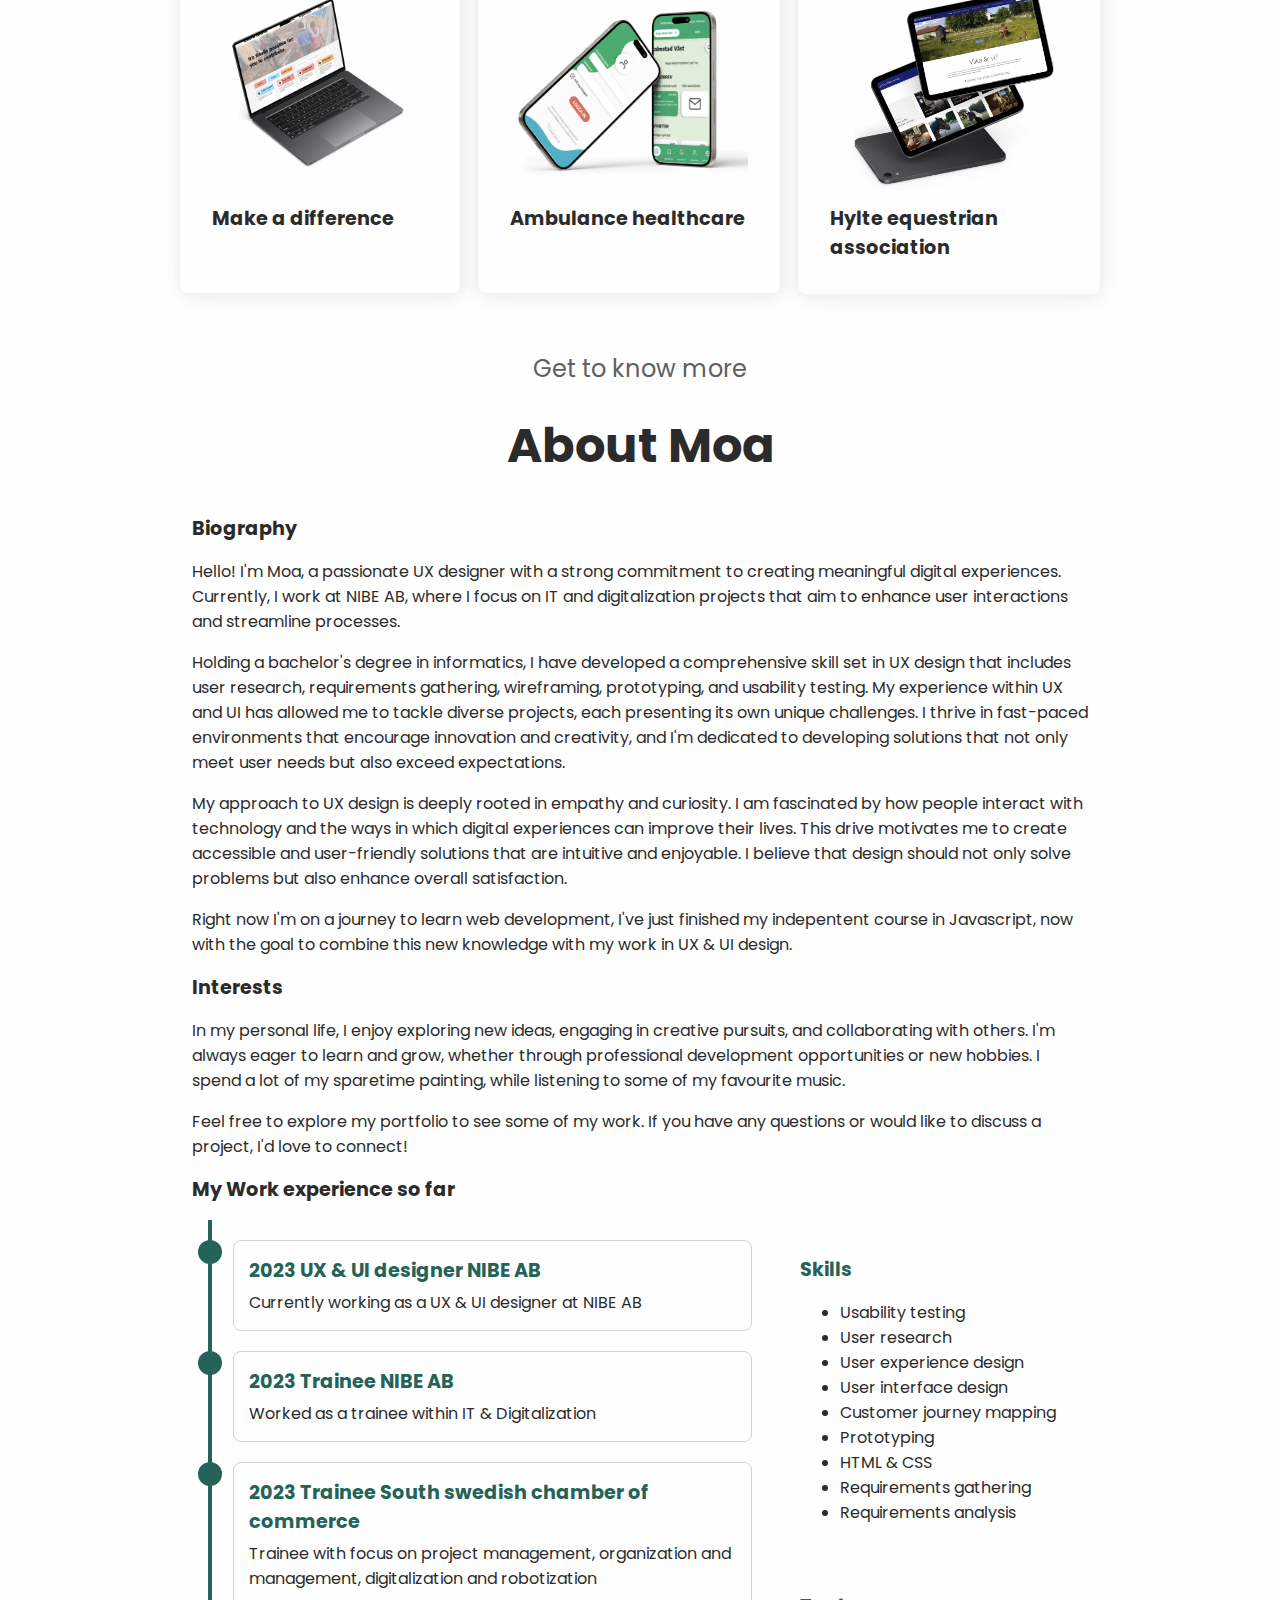
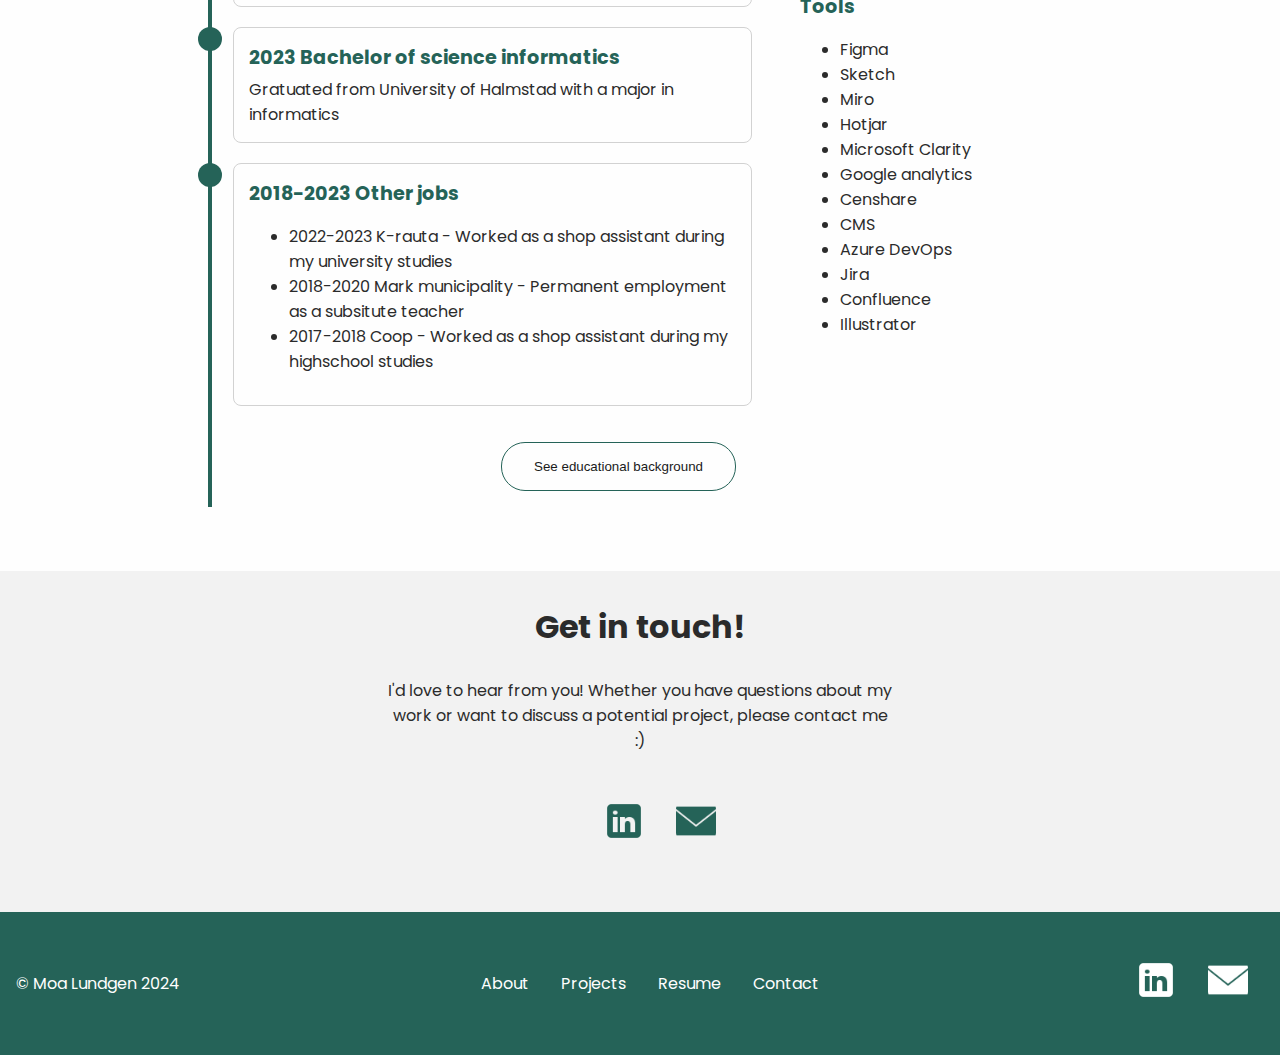
==== commit 1717839f: "changed order index" ====
--- a/index.html
+++ b/index.html
@@ -48,6 +48,63 @@
                 <a href="#projects"><button class="button-small"> Projects</button></a>
                 <a href="resources/moaresume.pdf" target="_blank"><button class="button-small"> Resume</button></a>
             </div>
+            </div>
+        </div>
+    </section>
+    <section>
+        <div class="section-container" id="projects">
+            <p class="section-introduction"> Read about my</p>
+            <h2 class="title"> Recent projects</h2>
+            <p>Here's some of my recent projects listed. </p>            
+            <div class="project-overview">
+                <a href="#">
+                    <div class="box">
+                        <img src="resources/Coming-soon.png" alt="image of mockup for project coming soon"/>
+                        <div class="box-description">
+                            <h3>Component library</h3>
+                        </div>
+                    </div>
+                </a>
+                <a href="#">
+                    <div class="box">
+                        <img src="resources/Coming-soon.png" alt="image of mockup for project coming soon"/>
+                        <div class="box-description">
+                            <h3> Spare parts e-commerce</h3>
+                        </div>
+                    </div>
+                </a>
+                <a href="#">
+                    <div class="box">
+                        <img src="resources/Coming-soon.png" alt="image of mockup for project coming soon"/>
+                        <div class="box-description">
+                            <h3> Redefining Navigation and Structure </h3>
+                        </div>
+                    </div>
+                </a>
+                <a href="project1.html">
+                    <div class="box">
+                        <img src="resources/difference.png" alt="image of mockup for project make a difference"/>
+                        <div class="box-description">
+                            <h3> Make a difference</h3>
+                        </div>
+                    </div>
+                </a>
+                <a href="project2.html">
+                <div class="box">
+                    <img src="resources/ambulancepng.png" alt="image of mockup for project ambulance healthcare"/>
+                    <div class="box-description">
+                        <h3> Ambulance healthcare</h3>
+                    </div>
+                </div>
+                </a>
+                <a href="project3.html">
+                <div class="box">
+                    <img src="resources/hylte.png" alt="image of mockup for project hylte equestrian association"/>
+                    <div class="box-description">
+                        <h3> Hylte equestrian association</h3>
+                    </div>
+                </div>
+                </a>
             </div>
         </div>
     </section>
@@ -151,63 +208,6 @@
         </div>
         </div>
     </section>
-    <section>
-        <div class="section-container" id="projects">
-            <p class="section-introduction"> Read about my</p>
-            <h2 class="title"> Recent projects</h2>
-            <p>Here's some of my recent projects listed. </p>            
-            <div class="project-overview">
-                <a href="#">
-                    <div class="box">
-                        <img src="resources/Coming-soon.png" alt="image of mockup for project coming soon"/>
-                        <div class="box-description">
-                            <h3>Component library</h3>
-                        </div>
-                    </div>
-                </a>
-                <a href="#">
-                    <div class="box">
-                        <img src="resources/Coming-soon.png" alt="image of mockup for project coming soon"/>
-                        <div class="box-description">
-                            <h3> Spare parts e-commerce</h3>
-                        </div>
-                    </div>
-                </a>
-                <a href="#">
-                    <div class="box">
-                        <img src="resources/Coming-soon.png" alt="image of mockup for project coming soon"/>
-                        <div class="box-description">
-                            <h3> Redefining Navigation and Structure </h3>
-                        </div>
-                    </div>
-                </a>
-                <a href="project1.html">
-                    <div class="box">
-                        <img src="resources/difference.png" alt="image of mockup for project make a difference"/>
-                        <div class="box-description">
-                            <h3> Make a difference</h3>
-                        </div>
-                    </div>
-                </a>
-                <a href="project2.html">
-                <div class="box">
-                    <img src="resources/ambulancepng.png" alt="image of mockup for project ambulance healthcare"/>
-                    <div class="box-description">
-                        <h3> Ambulance healthcare</h3>
-                    </div>
-                </div>
-                </a>
-                <a href="project3.html">
-                <div class="box">
-                    <img src="resources/hylte.png" alt="image of mockup for project hylte equestrian association"/>
-                    <div class="box-description">
-                        <h3> Hylte equestrian association</h3>
-                    </div>
-                </div>
-                </a>
-            </div>
-        </div>
-    </section>
     <section class="contact-form" id="contact">
         <div class="contact-content">
             <div class="contact-promotext">
--- a/styles/stylesheet.css
+++ b/styles/stylesheet.css
@@ -386,10 +386,10 @@
     margin: 1rem;
 }
 .textimg-column img {
-    width: 100%; 
-    height: auto;
-    max-height: 300px;
-    margin: 1rem 0; 
+        width: 80w;  /* This will make the image take the full viewport width */
+        height: auto;  /* Maintain aspect ratio */
+        max-height: none;  /* Remove any height restrictions */
+        margin: 1rem 0;  /* Adjust margins as needed */
 }
 .contact-form{
     display:flex;
@@ -471,8 +471,10 @@
     }
 
     .textimg-column img {
-        width: 320px;
-        height: auto; 
+        width: 100%;  /* Gör bilden fullbredd i förhållande till föräldern */
+        max-width: 100%;  /* Förhindrar att bilden blir större än förälderns bredd */
+        height: auto;  /* Behåller bildens proportioner */
+        margin: 1rem 0;  /* Justera marginaler om behövs */
     }
 
     .textimg-text {
@@ -548,10 +550,5 @@
         flex-direction:row;
         justify-content: center;
     }
-    .textimg-column {
-        flex-direction: row;
-        justify-content: space-between; 
-        align-items:flex-start;
-        padding:0;
-    }
-}
+   
+}
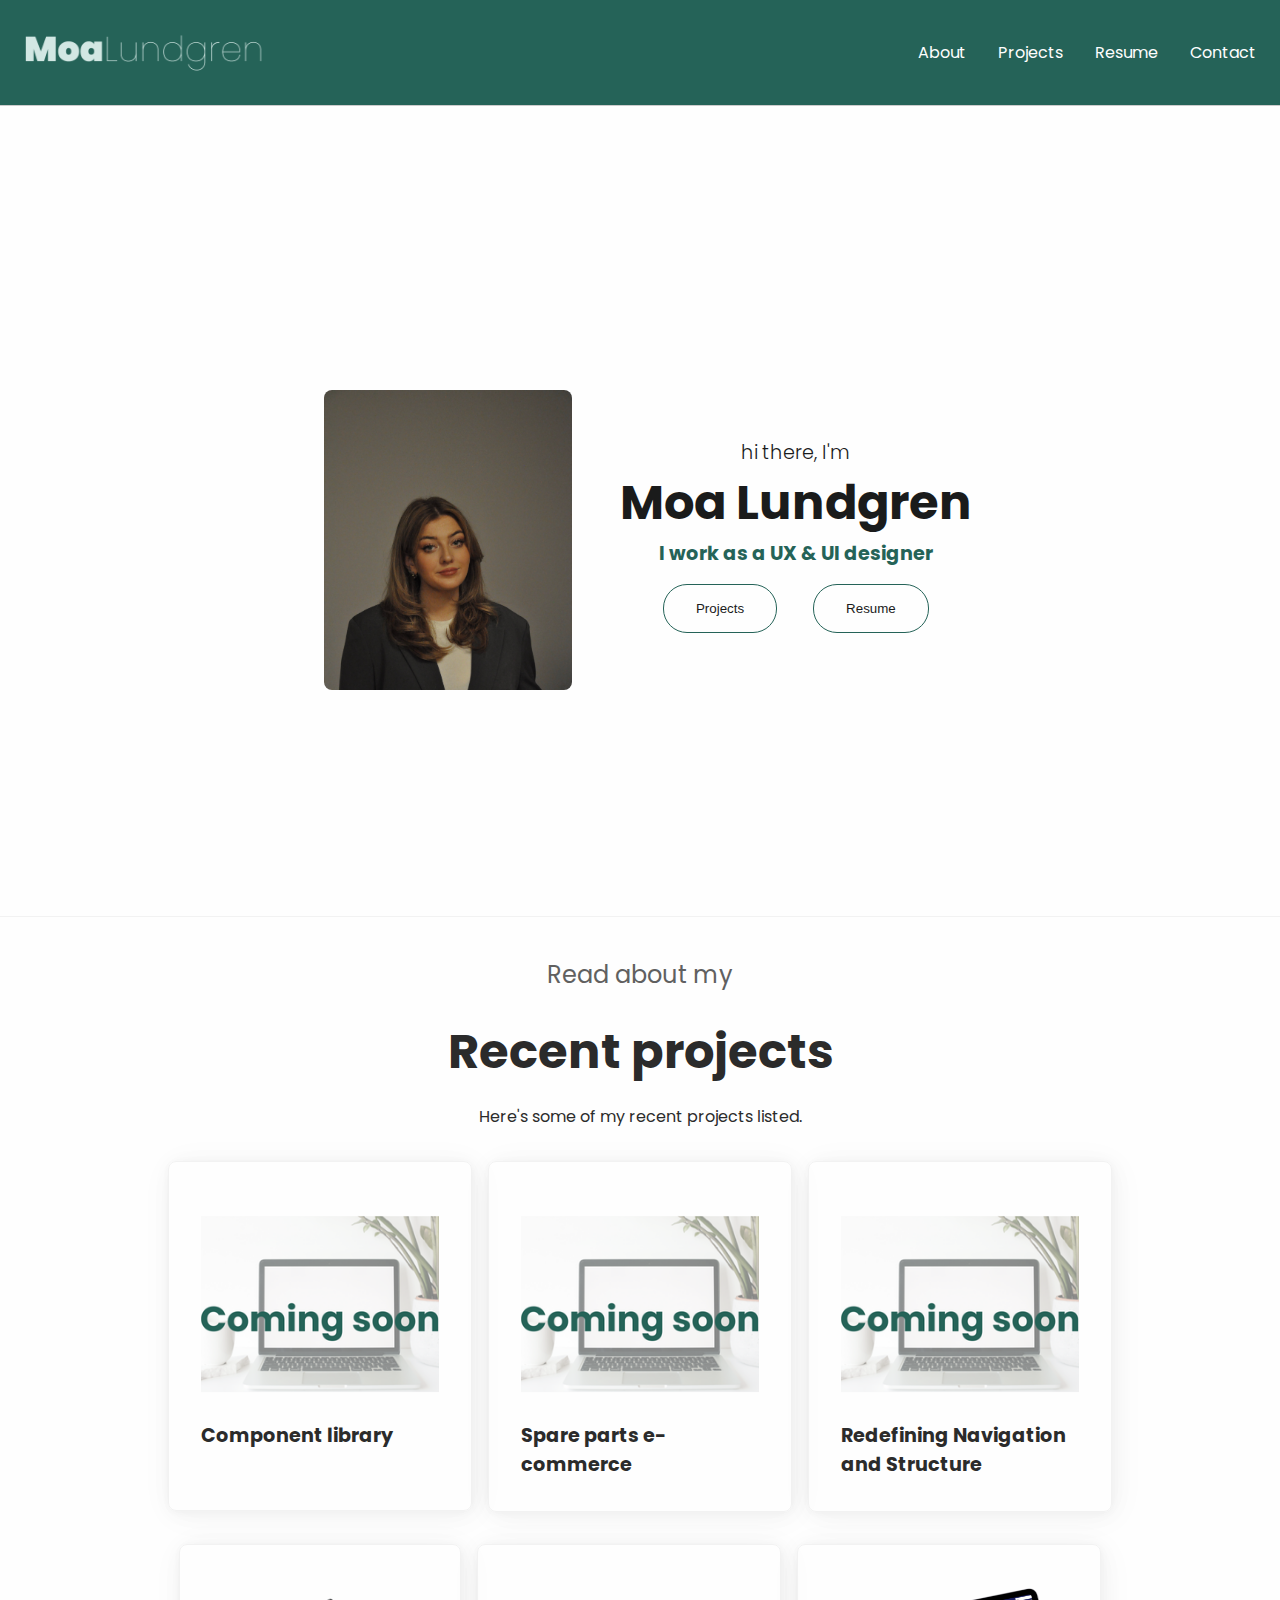
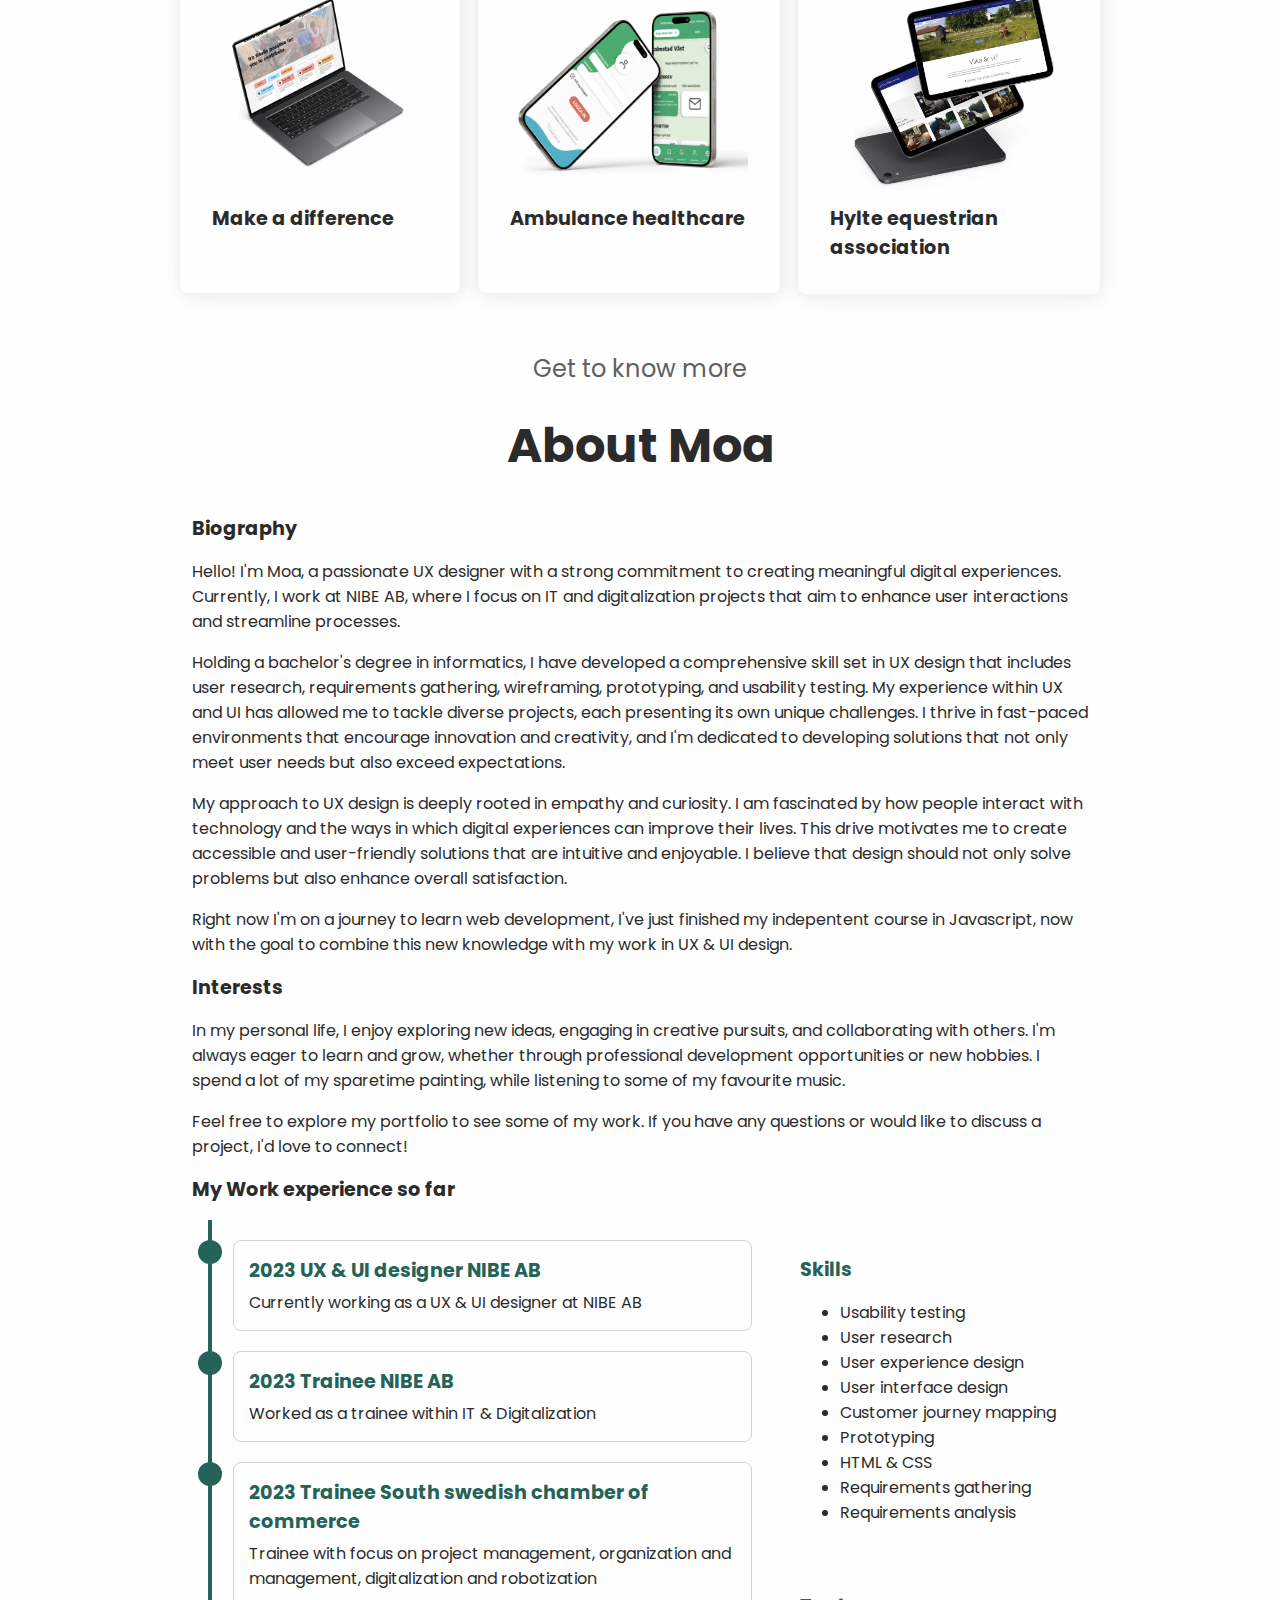
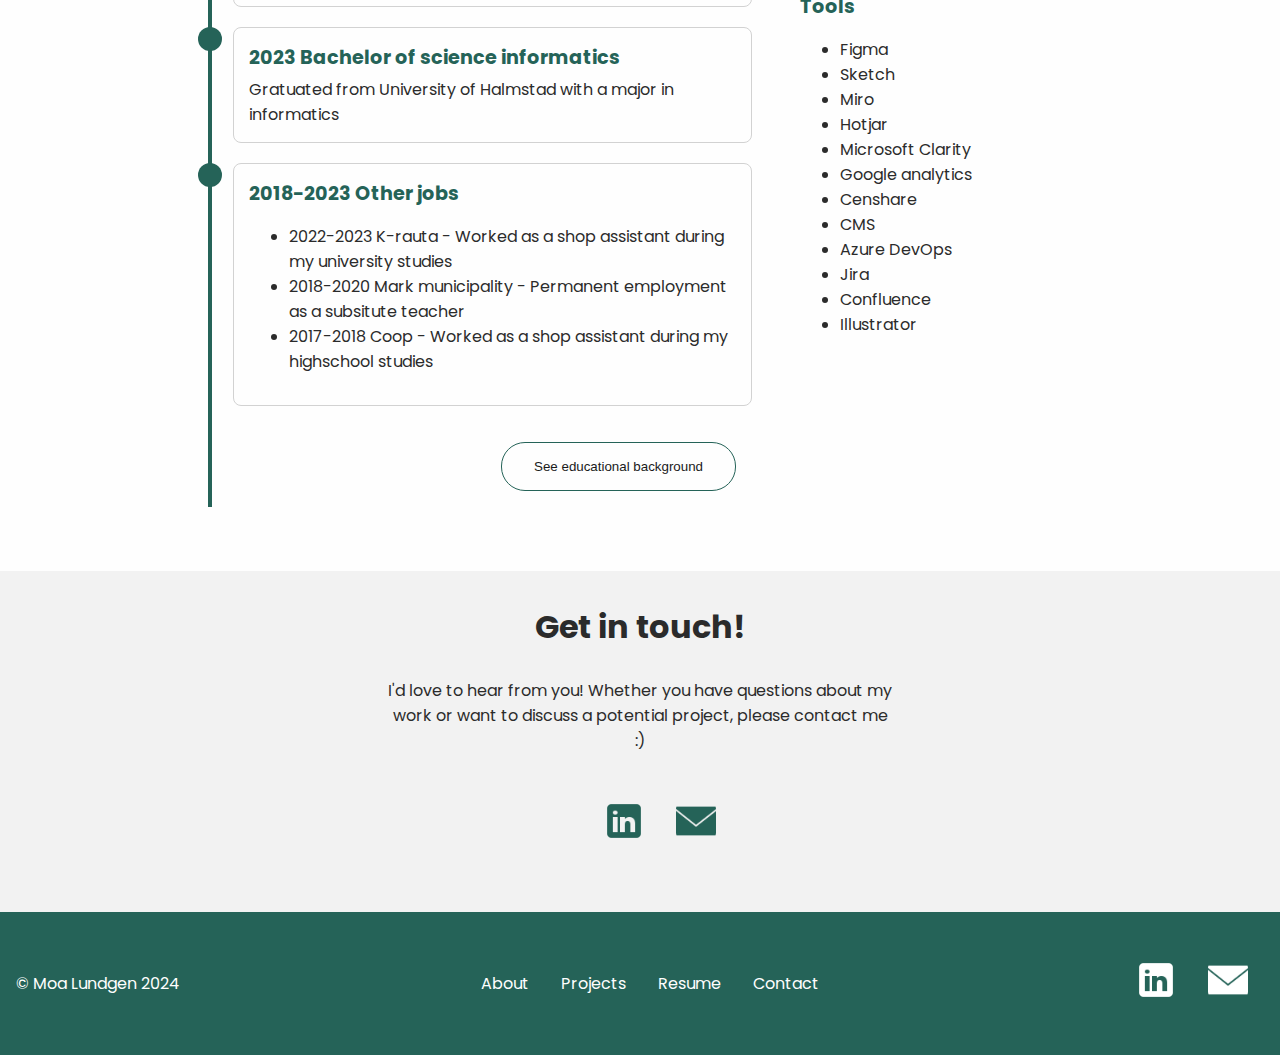
==== commit c1fc81a1: "new img" ====
--- a/index.html
+++ b/index.html
@@ -1,5 +1,6 @@
 <!DOCTYPE html>
 <html lang="en">
+
 <head>
     <meta charset="UTF-8">
     <meta name="viewport" content="width=device-width, initial-scale=1.0">
@@ -9,17 +10,18 @@
     <style>
         @import url('https://fonts.googleapis.com/css2?family=Poppins:ital,wght@0,100;0,200;0,300;0,400;0,500;0,600;0,700;0,800;0,900;1,100;1,200;1,300;1,400;1,500;1,600;1,700;1,800;1,900&display=swap');
         @import url('https://fonts.googleapis.com/css2?family=Open+Sans:ital,wght@0,300..800;1,300..800&family=Poppins:ital,wght@0,100;0,200;0,300;0,400;0,500;0,600;0,700;0,800;0,900;1,100;1,200;1,300;1,400;1,500;1,600;1,700;1,800;1,900&display=swap');
-        </style>
-    
+    </style>
+
 </head>
+
 <body>
     <header class="header">
         <!--Logotype href-->
         <div class="logo">
-            <a href="index.html"> <img src="resources/logomoa.png" alt="Logotype Moa Lundgren"/> </a>
+            <a href="index.html"> <img src="resources/logomoa.png" alt="Logotype Moa Lundgren" /> </a>
         </div>
         <div class="nav">
-        <!--Menu links-->
+            <!--Menu links-->
             <ul class="menu">
                 <li class="nav-link"><a href="#about">About</a></li>
                 <li class="nav-link"><a href="#projects">Projects</a></li>
@@ -35,195 +37,224 @@
         </div>
     </header>
     <main>
-    <section class="hero-banner">
-        <div class="hero">
-            <div class="hero-content">
-                <div class="hero-img">
-                    <img src="resources/me.jpeg" alt="Image of Moa Lundgren, UX & UI designer" />
-                </div>
-                <div class="hero-text">
-                    <h3 class="thin"> hi there, I'm</h3>
-                <h1> Moa Lundgren</h1>
-                <h3 class="color-title">I work as a UX & UI designer</h3>
-                <a href="#projects"><button class="button-small"> Projects</button></a>
-                <a href="resources/moaresume.pdf" target="_blank"><button class="button-small"> Resume</button></a>
-            </div>
-            </div>
-        </div>
-    </section>
-    <section>
-        <div class="section-container" id="projects">
-            <p class="section-introduction"> Read about my</p>
-            <h2 class="title"> Recent projects</h2>
-            <p>Here's some of my recent projects listed. </p>            
-            <div class="project-overview">
-                <a href="#">
-                    <div class="box">
-                        <img src="resources/Coming-soon.png" alt="image of mockup for project coming soon"/>
-                        <div class="box-description">
-                            <h3>Component library</h3>
-                        </div>
+        <section class="hero-banner">
+            <div class="hero">
+                <div class="hero-content">
+                    <div class="hero-img">
+                        <img src="resources/myNewimg.jpg" alt="Image of Moa Lundgren, UX & UI designer" />
                     </div>
-                </a>
-                <a href="#">
-                    <div class="box">
-                        <img src="resources/Coming-soon.png" alt="image of mockup for project coming soon"/>
-                        <div class="box-description">
-                            <h3> Spare parts e-commerce</h3>
-                        </div>
+                    <div class="hero-text">
+                        <h3 class="thin"> hi there, I'm</h3>
+                        <h1> Moa Lundgren</h1>
+                        <h3 class="color-title">I work as a UX & UI designer</h3>
+                        <a href="#projects"><button class="button-small"> Projects</button></a>
+                        <a href="resources/moaresume.pdf" target="_blank"><button class="button-small">
+                                Resume</button></a>
                     </div>
-                </a>
-                <a href="#">
-                    <div class="box">
-                        <img src="resources/Coming-soon.png" alt="image of mockup for project coming soon"/>
-                        <div class="box-description">
-                            <h3> Redefining Navigation and Structure </h3>
-                        </div>
-                    </div>
-                </a>
-                <a href="project1.html">
-                    <div class="box">
-                        <img src="resources/difference.png" alt="image of mockup for project make a difference"/>
-                        <div class="box-description">
-                            <h3> Make a difference</h3>
-                        </div>
-                    </div>
-                </a>
-                <a href="project2.html">
-                <div class="box">
-                    <img src="resources/ambulancepng.png" alt="image of mockup for project ambulance healthcare"/>
-                    <div class="box-description">
-                        <h3> Ambulance healthcare</h3>
-                    </div>
-                </div>
-                </a>
-                <a href="project3.html">
-                <div class="box">
-                    <img src="resources/hylte.png" alt="image of mockup for project hylte equestrian association"/>
-                    <div class="box-description">
-                        <h3> Hylte equestrian association</h3>
-                    </div>
-                </div>
-                </a>
-            </div>
-        </div>
-    </section>
-    <section>
-        <div class="section-container" id="about">
+                </div>
+            </div>
+        </section>
+        <section>
+            <div class="section-container" id="projects">
+                <p class="section-introduction"> Read about my</p>
+                <h2 class="title"> Recent projects</h2>
+                <p>Here's some of my recent projects listed. </p>
+                <div class="project-overview">
+                    <a href="#">
+                        <div class="box">
+                            <img src="resources/Coming-soon.png" alt="image of mockup for project coming soon" />
+                            <div class="box-description">
+                                <h3>Component library</h3>
+                            </div>
+                        </div>
+                    </a>
+                    <a href="#">
+                        <div class="box">
+                            <img src="resources/Coming-soon.png" alt="image of mockup for project coming soon" />
+                            <div class="box-description">
+                                <h3> Spare parts e-commerce</h3>
+                            </div>
+                        </div>
+                    </a>
+                    <a href="#">
+                        <div class="box">
+                            <img src="resources/Coming-soon.png" alt="image of mockup for project coming soon" />
+                            <div class="box-description">
+                                <h3> Redefining Navigation and Structure </h3>
+                            </div>
+                        </div>
+                    </a>
+                    <a href="project1.html">
+                        <div class="box">
+                            <img src="resources/difference.png" alt="image of mockup for project make a difference" />
+                            <div class="box-description">
+                                <h3> Make a difference</h3>
+                            </div>
+                        </div>
+                    </a>
+                    <a href="project2.html">
+                        <div class="box">
+                            <img src="resources/ambulancepng.png"
+                                alt="image of mockup for project ambulance healthcare" />
+                            <div class="box-description">
+                                <h3> Ambulance healthcare</h3>
+                            </div>
+                        </div>
+                    </a>
+                    <a href="project3.html">
+                        <div class="box">
+                            <img src="resources/hylte.png"
+                                alt="image of mockup for project hylte equestrian association" />
+                            <div class="box-description">
+                                <h3> Hylte equestrian association</h3>
+                            </div>
+                        </div>
+                    </a>
+                </div>
+            </div>
+        </section>
+        <section>
+            <div class="section-container" id="about">
                 <p class="section-introduction"> Get to know more</p>
                 <h2 class="title"> About Moa</h2>
-            <div class="body-copy">
-                <article>
-                <h3>Biography</h3>
-                <p>Hello! I'm Moa, a passionate UX designer with a strong commitment to creating meaningful digital experiences. Currently, I work at NIBE AB, where I focus on IT and digitalization projects that aim to enhance user interactions and streamline processes.</p>
-                </article>
-                <article>
-                <p>Holding a bachelor's degree in informatics, I have developed a comprehensive skill set in UX design that includes user research, requirements gathering, wireframing, prototyping, and usability testing. My experience within UX and UI has allowed me to tackle diverse projects, each presenting its own unique challenges. I thrive in fast-paced environments that encourage innovation and creativity, and I'm dedicated to developing solutions that not only meet user needs but also exceed expectations.</p>
-                <p>My approach to UX design is deeply rooted in empathy and curiosity. I am fascinated by how people interact with technology and the ways in which digital experiences can improve their lives. This drive motivates me to create accessible and user-friendly solutions that are intuitive and enjoyable. I believe that design should not only solve problems but also enhance overall satisfaction.</p>
-                <p>Right now I'm on a journey to learn web development, I've just finished my indepentent course in Javascript, now with the goal to combine this new knowledge with my work in UX & UI design.</p>
-                </article>
-                <article>
-                    <h3>Interests</h3>
-                <p>In my personal life, I enjoy exploring new ideas, engaging in creative pursuits, and collaborating with others. I'm always eager to learn and grow, whether through professional development opportunities or new hobbies. I spend a lot of my sparetime painting, while listening to some of my favourite music.</p>
-                </article>
-                <p>Feel free to explore my portfolio to see some of my work. If you have any questions or would like to discuss a project, I'd love to connect!</p>
-                <h3> My Work experience so far</h3>
-                <div class="two-column">
-                    <div class="timeline">
-                        <div class="event">
-                            <div class="dot"></div>
-                            <div class="event-details">
-                                <h3>2023 UX & UI designer NIBE AB</h3>
-                                <p> Currently working as a UX & UI designer at NIBE AB</p>
-                            </div>
-                        </div>
-                        <div class="event">
-                            <div class="dot"></div>
-                            <div class="event-details">
-                                <h3>2023 Trainee NIBE AB</h3>
-                                <p> Worked as a trainee within IT & Digitalization</p>
-                            </div>
-                        </div>
-                        <div class="event">
-                            <div class="dot"></div>
-                            <div class="event-details">
-                                <h3> 2023 Trainee South swedish chamber of commerce</h3>
-                                <p> Trainee with focus on project management, organization and management, digitalization and robotization</p>
-                            </div>
-                        </div>
-                        <div class="event">
-                            <div class="dot"></div>
-                            <div class="event-details">
-                                <h3>2023 Bachelor of science informatics</h3>
-                                <p> Gratuated from University of Halmstad with a major in informatics</p>
-                            </div>
-                        </div>
-                        <div class="event">
-                            <div class="dot"></div>
-                            <div class="event-details">
-                                <h3>2018-2023 Other jobs</h3>
+                <div class="body-copy">
+                    <article>
+                        <h3>Biography</h3>
+                        <p>Hello! I'm Moa, a passionate UX designer with a strong commitment to creating meaningful
+                            digital experiences. Currently, I work at NIBE AB, where I focus on IT and digitalization
+                            projects that aim to enhance user interactions and streamline processes.</p>
+                    </article>
+                    <article>
+                        <p>Holding a bachelor's degree in informatics, I have developed a comprehensive skill set in UX
+                            design that includes user research, requirements gathering, wireframing, prototyping, and
+                            usability testing. My experience within UX and UI has allowed me to tackle diverse projects,
+                            each presenting its own unique challenges. I thrive in fast-paced environments that
+                            encourage innovation and creativity, and I'm dedicated to developing solutions that not only
+                            meet user needs but also exceed expectations.</p>
+                        <p>My approach to UX design is deeply rooted in empathy and curiosity. I am fascinated by how
+                            people interact with technology and the ways in which digital experiences can improve their
+                            lives. This drive motivates me to create accessible and user-friendly solutions that are
+                            intuitive and enjoyable. I believe that design should not only solve problems but also
+                            enhance overall satisfaction.</p>
+                        <p>Right now I'm on a journey to learn web development, I've just finished my indepentent course
+                            in Javascript, now with the goal to combine this new knowledge with my work in UX & UI
+                            design.</p>
+                    </article>
+                    <article>
+                        <h3>Interests</h3>
+                        <p>In my personal life, I enjoy exploring new ideas, engaging in creative pursuits, and
+                            collaborating with others. I'm always eager to learn and grow, whether through professional
+                            development opportunities or new hobbies. I spend a lot of my sparetime painting, while
+                            listening to some of my favourite music.</p>
+                    </article>
+                    <p>Feel free to explore my portfolio to see some of my work. If you have any questions or would like
+                        to discuss a project, I'd love to connect!</p>
+                    <h3> My Work experience so far</h3>
+                    <div class="two-column">
+                        <div class="timeline">
+                            <div class="event">
+                                <div class="dot"></div>
+                                <div class="event-details">
+                                    <h3>2023 UX & UI designer NIBE AB</h3>
+                                    <p> Currently working as a UX & UI designer at NIBE AB</p>
+                                </div>
+                            </div>
+                            <div class="event">
+                                <div class="dot"></div>
+                                <div class="event-details">
+                                    <h3>2023 Trainee NIBE AB</h3>
+                                    <p> Worked as a trainee within IT & Digitalization</p>
+                                </div>
+                            </div>
+                            <div class="event">
+                                <div class="dot"></div>
+                                <div class="event-details">
+                                    <h3> 2023 Trainee South swedish chamber of commerce</h3>
+                                    <p> Trainee with focus on project management, organization and management,
+                                        digitalization and robotization</p>
+                                </div>
+                            </div>
+                            <div class="event">
+                                <div class="dot"></div>
+                                <div class="event-details">
+                                    <h3>2023 Bachelor of science informatics</h3>
+                                    <p> Gratuated from University of Halmstad with a major in informatics</p>
+                                </div>
+                            </div>
+                            <div class="event">
+                                <div class="dot"></div>
+                                <div class="event-details">
+                                    <h3>2018-2023 Other jobs</h3>
+                                    <ul>
+                                        <li>2022-2023 K-rauta - Worked as a shop assistant during my university studies
+                                        </li>
+                                        <li> 2018-2020 Mark municipality - Permanent employment as a subsitute teacher
+                                        </li>
+                                        <li> 2017-2018 Coop - Worked as a shop assistant during my highschool studies
+                                        </li>
+                                    </ul>
+                                </div>
+                            </div>
+                            <a href="resources/moaresume.pdf" target="_blank"><button class="button-small"> See
+                                    educational background</button></a>
+                        </div>
+                        <div class="skillsandtools">
+                            <div class="skills">
+                                <h3> Skills</h3>
                                 <ul>
-                                    <li>2022-2023 K-rauta - Worked as a shop assistant during my university studies</li>
-                                    <li> 2018-2020 Mark municipality - Permanent employment as a subsitute teacher</li>
-                                    <li> 2017-2018 Coop - Worked as a shop assistant during my highschool studies</li>
+                                    <li> Usability testing</li>
+                                    <li> User research</li>
+                                    <li> User experience design</li>
+                                    <li> User interface design</li>
+                                    <li> Customer journey mapping</li>
+                                    <li> Prototyping</li>
+                                    <li> HTML & CSS</li>
+                                    <li> Requirements gathering</li>
+                                    <li> Requirements analysis</li>
                                 </ul>
                             </div>
-                        </div>
-                        <a href="resources/moaresume.pdf" target="_blank"><button class="button-small"> See educational background</button></a>
+                            <div class="skills">
+                                <h3>Tools</h3>
+                                <ul>
+                                    <li> Figma</li>
+                                    <li>Sketch</li>
+                                    <li>Miro</li>
+                                    <li>Hotjar</li>
+                                    <li>Microsoft Clarity</li>
+                                    <li>Google analytics</li>
+                                    <li>Censhare</li>
+                                    <li>CMS</li>
+                                    <li>Azure DevOps</li>
+                                    <li>Jira</li>
+                                    <li>Confluence</li>
+                                    <li>Illustrator</li>
+                                </ul>
+                            </div>
+                        </div>
                     </div>
-                    <div class="skillsandtools">
-                    <div class="skills">
-                        <h3> Skills</h3>
-                        <ul>
-                            <li> Usability testing</li>
-                            <li> User research</li>
-                            <li> User experience design</li>
-                            <li> User interface design</li>
-                            <li> Customer journey mapping</li>
-                            <li> Prototyping</li>
-                            <li> HTML & CSS</li>
-                            <li> Requirements gathering</li>
-                            <li> Requirements analysis</li>
-                        </ul>
-                    </div>
-                    <div class="skills">
-                        <h3>Tools</h3>
-                        <ul>
-                        <li> Figma</li>
-                        <li>Sketch</li>
-                        <li>Miro</li>
-                        <li>Hotjar</li>
-                        <li>Microsoft Clarity</li>
-                        <li>Google analytics</li>
-                        <li>Censhare</li>
-                        <li>CMS</li>
-                        <li>Azure DevOps</li>
-                        <li>Jira</li>
-                        <li>Confluence</li>
-                        <li>Illustrator</li>
-                        </ul>
-                    </div>
-                </div>
-            </div>
-        </div>
-        </div>
-    </section>
-    <section class="contact-form" id="contact">
-        <div class="contact-content">
-            <div class="contact-promotext">
-                <h2> Get in touch!</h2>
-                <p>I'd love to hear from you! Whether you have questions about my work or want to discuss a potential project, please contact me :)
-
-                </p>
-            </div>
-       <div class="sm-links">
+                </div>
+            </div>
+        </section>
+        <section class="contact-form" id="contact">
+            <div class="contact-content">
+                <div class="contact-promotext">
+                    <h2> Get in touch!</h2>
+                    <p>I'd love to hear from you! Whether you have questions about my work or want to discuss a
+                        potential project, please contact me :)
+
+                    </p>
+                </div>
+                <div class="sm-links">
                     <ul>
-                        <li> <a href="https://www.linkedin.com/in/moaluundgren/"><img class= "icon" src="resources/icons8-green-linkedin-50.png" alt="icon with link to linkedin"/> </a></li>
-                        <li> <a href="mailto: moaluundgren@hotmail.com"><img class="icon" src="resources/icons8-green-mail-50-2.png"></a></li>
+                        <li> <a href="https://www.linkedin.com/in/moaluundgren/"><img class="icon"
+                                    src="resources/icons8-green-linkedin-50.png" alt="icon with link to linkedin" />
+                            </a></li>
+                        <li> <a href="mailto: moaluundgren@hotmail.com"><img class="icon"
+                                    src="resources/icons8-green-mail-50-2.png"></a></li>
                     </ul>
                 </div>
-        </div>
-    </section>
+            </div>
+        </section>
     </main>
     <footer class="footer">
         <div class="copyright">
@@ -239,10 +270,13 @@
         </div>
         <div class="sm-links">
             <ul>
-                <li> <a href="https://www.linkedin.com/in/moaluundgren/"><img class= "icon" src="resources/icons8.linkedin.png" alt="icon with link to linkedin"/> </a></li>
-                <li> <a href="mailto: moaluundgren@hotmail.com"><img class="icon" src="resources/icons8-mail-50.png"></a></li>
+                <li> <a href="https://www.linkedin.com/in/moaluundgren/"><img class="icon"
+                            src="resources/icons8.linkedin.png" alt="icon with link to linkedin" /> </a></li>
+                <li> <a href="mailto: moaluundgren@hotmail.com"><img class="icon"
+                            src="resources/icons8-mail-50.png"></a></li>
             </ul>
         </div>
     </footer>
 </body>
-</html>
+
+</html>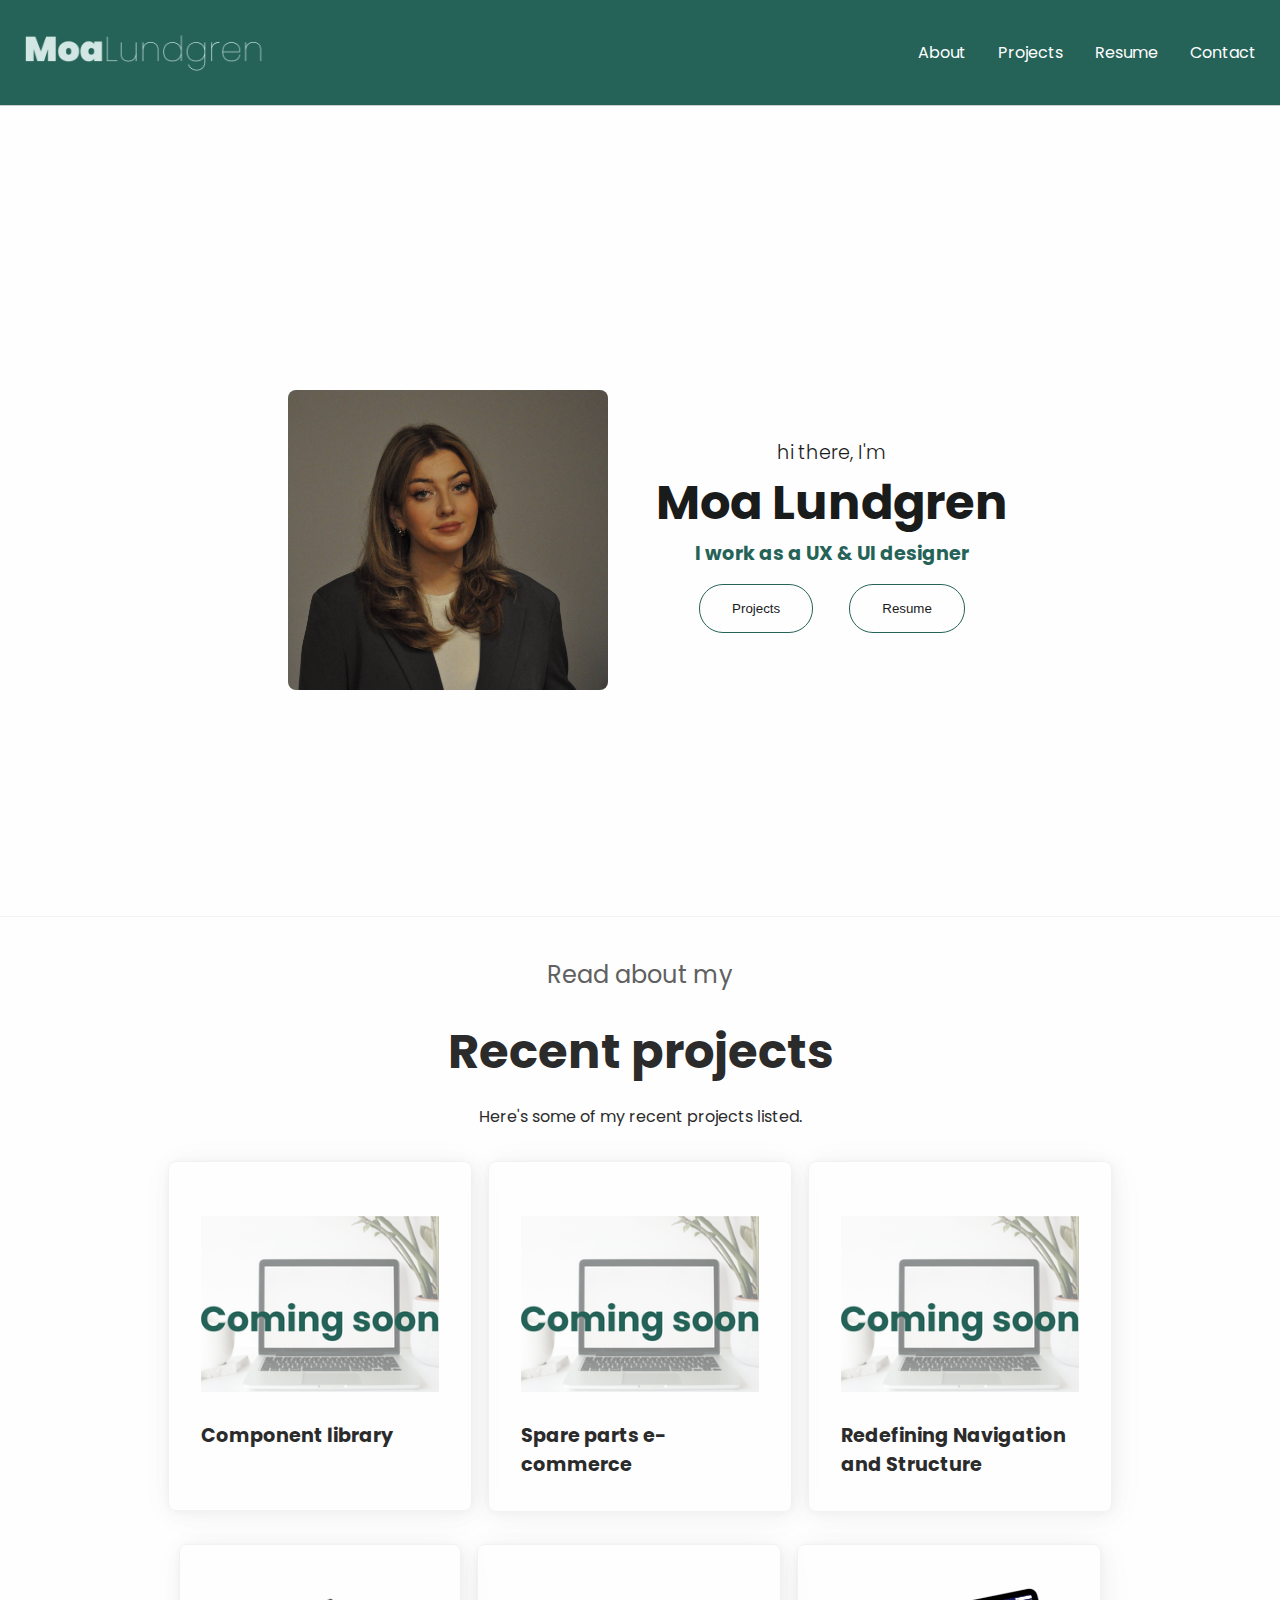
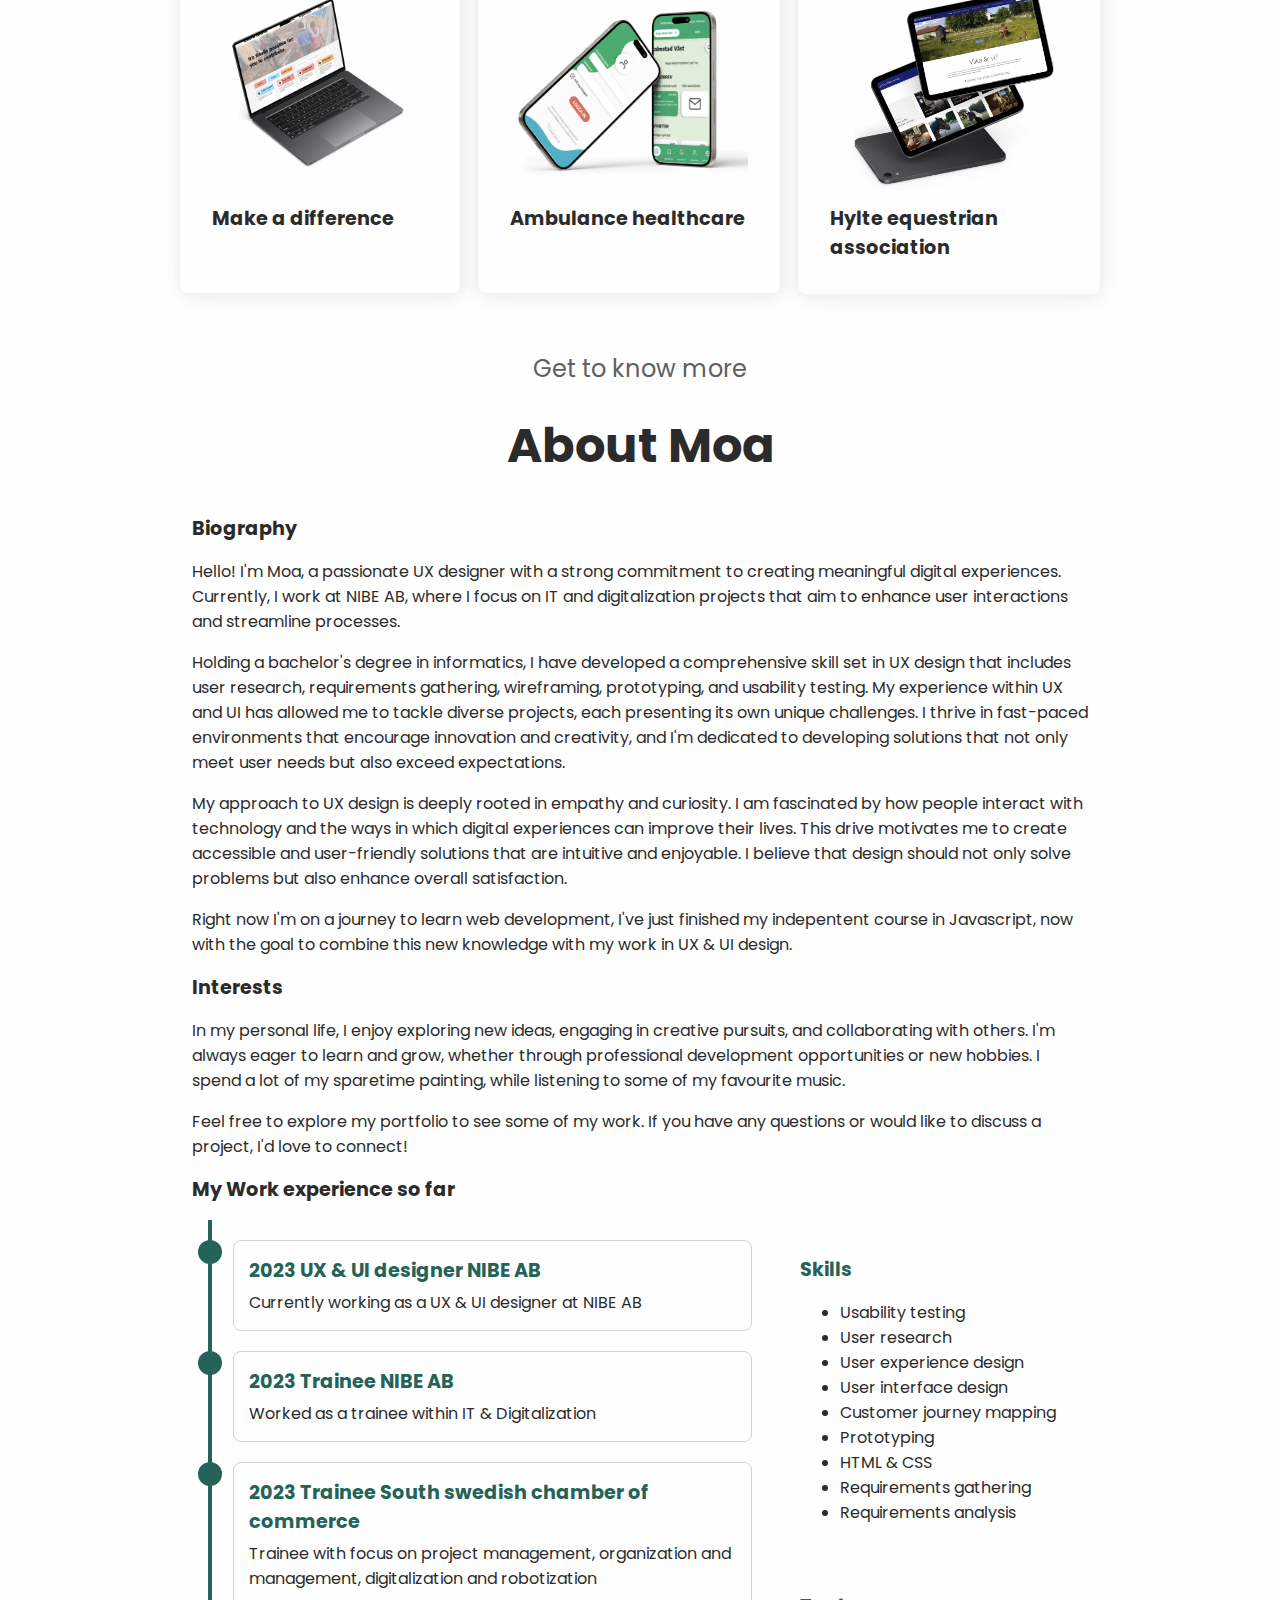
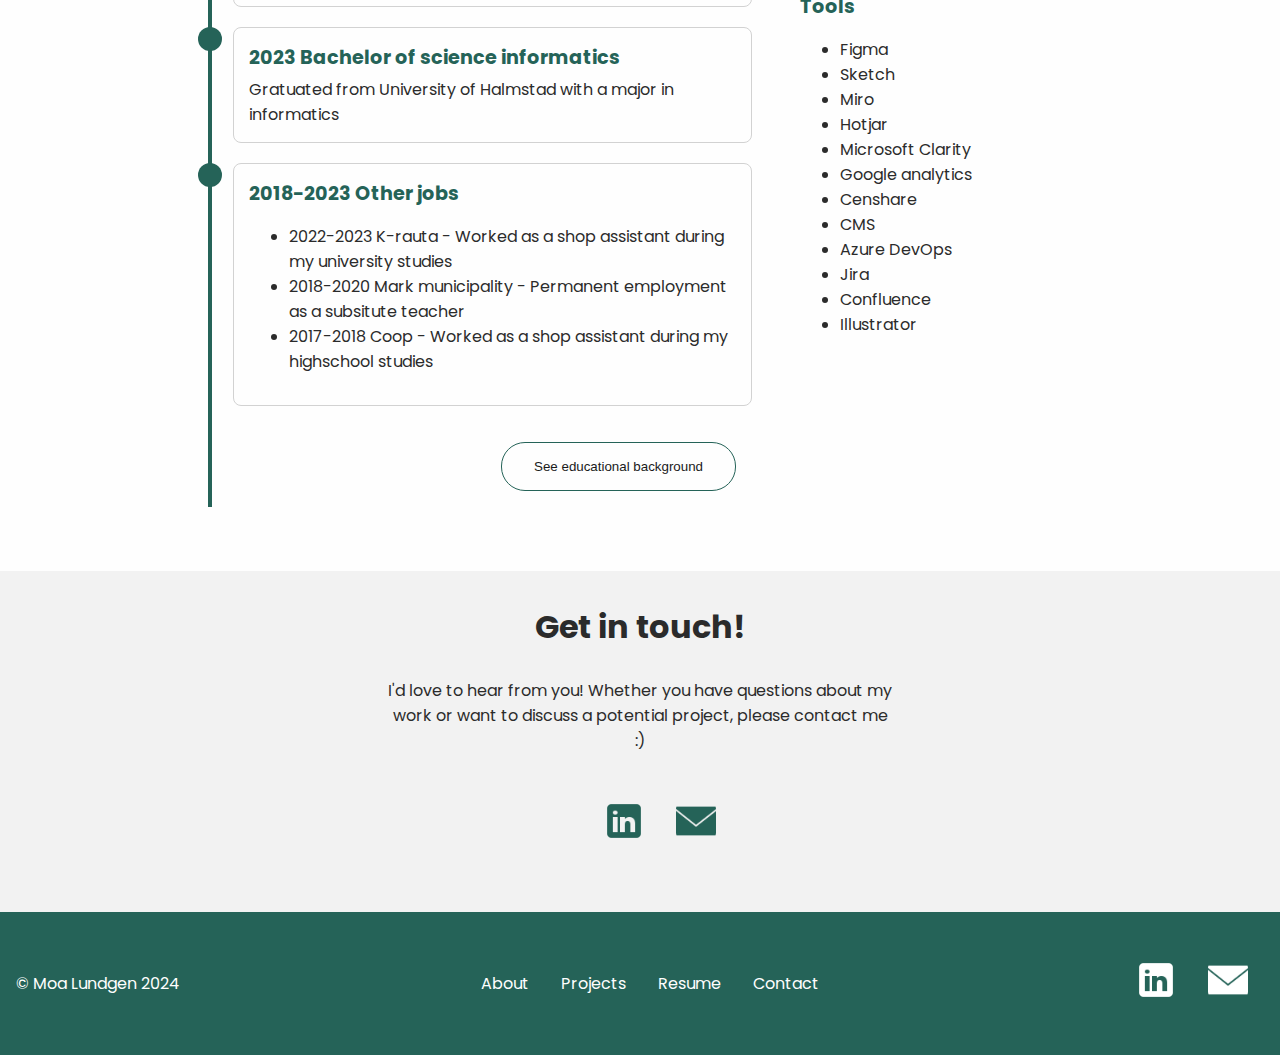
==== commit 9bd10ac6: "new img of me" ====
--- a/index.html
+++ b/index.html
@@ -41,7 +41,7 @@
             <div class="hero">
                 <div class="hero-content">
                     <div class="hero-img">
-                        <img src="resources/myNewimg.jpg" alt="Image of Moa Lundgren, UX & UI designer" />
+                        <img src="resources/mynewprofileimg.jpg" alt="Image of Moa Lundgren, UX & UI designer" />
                     </div>
                     <div class="hero-text">
                         <h3 class="thin"> hi there, I'm</h3>
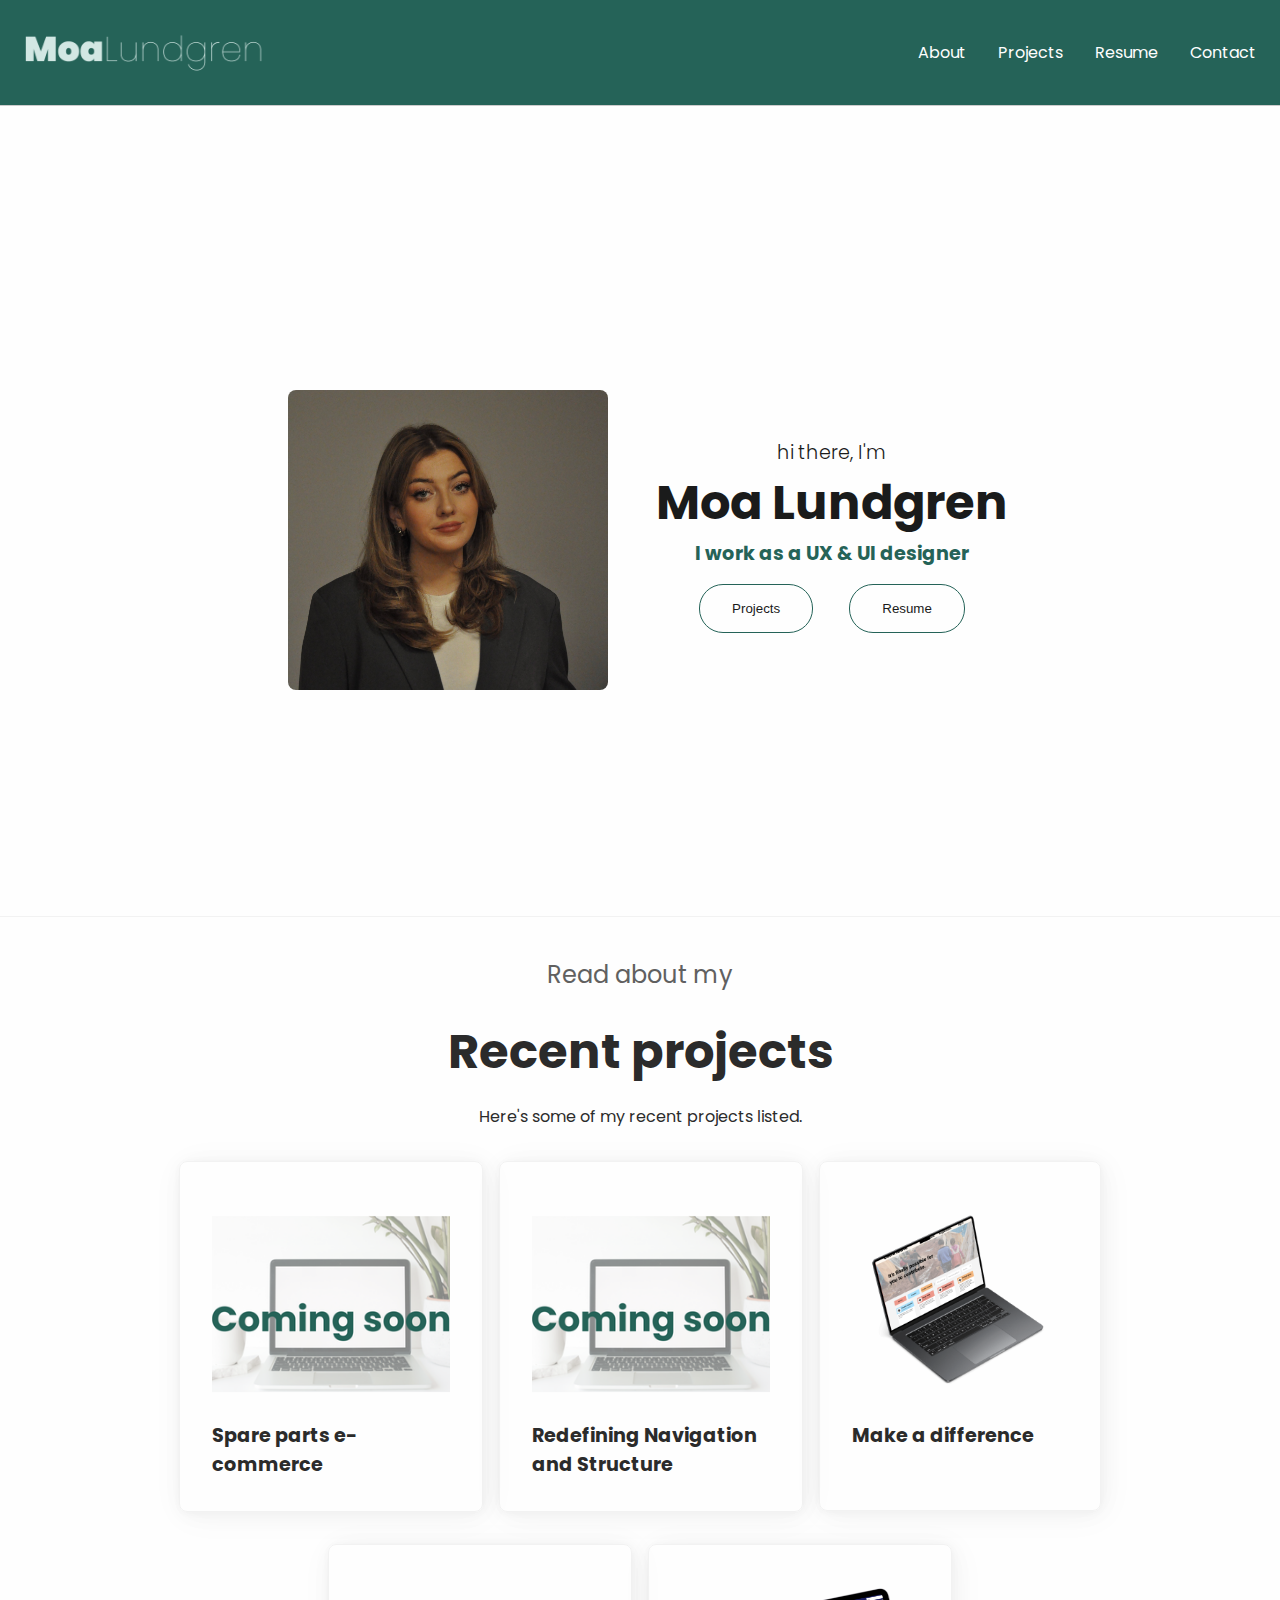
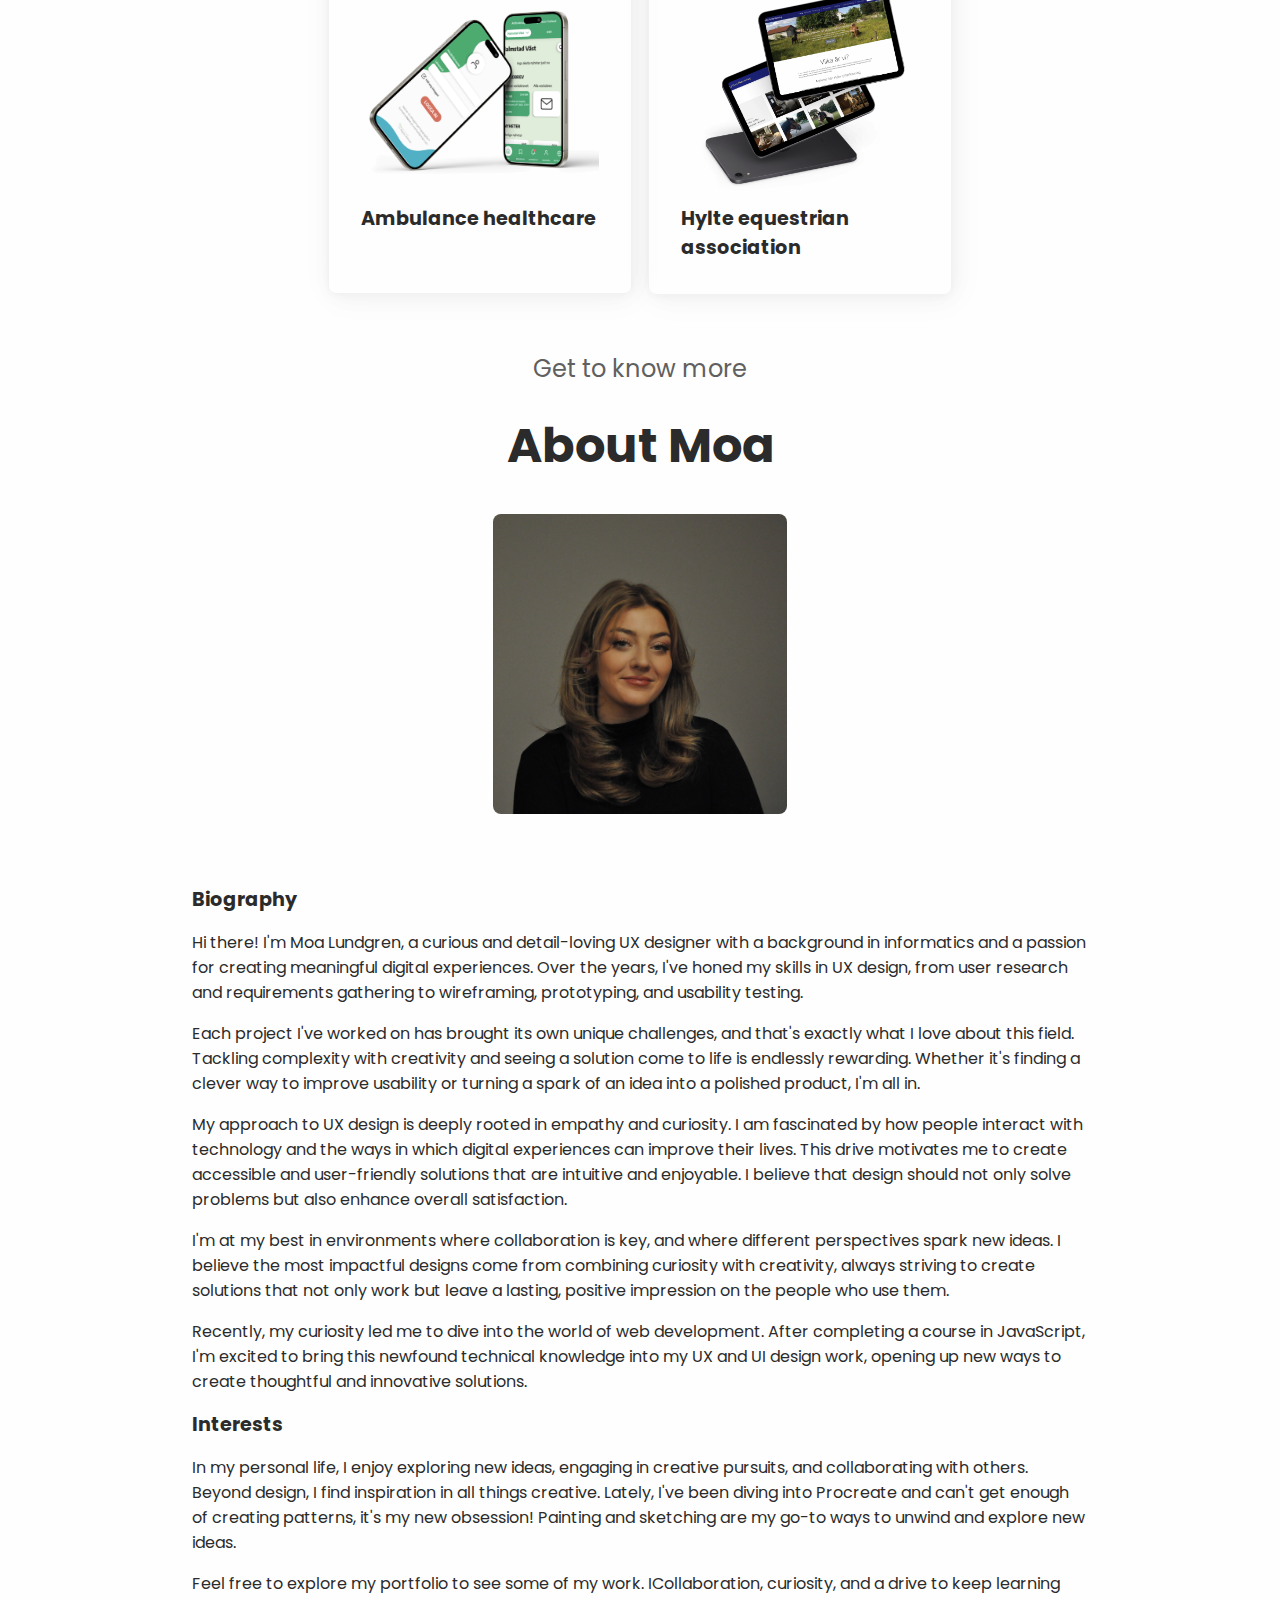
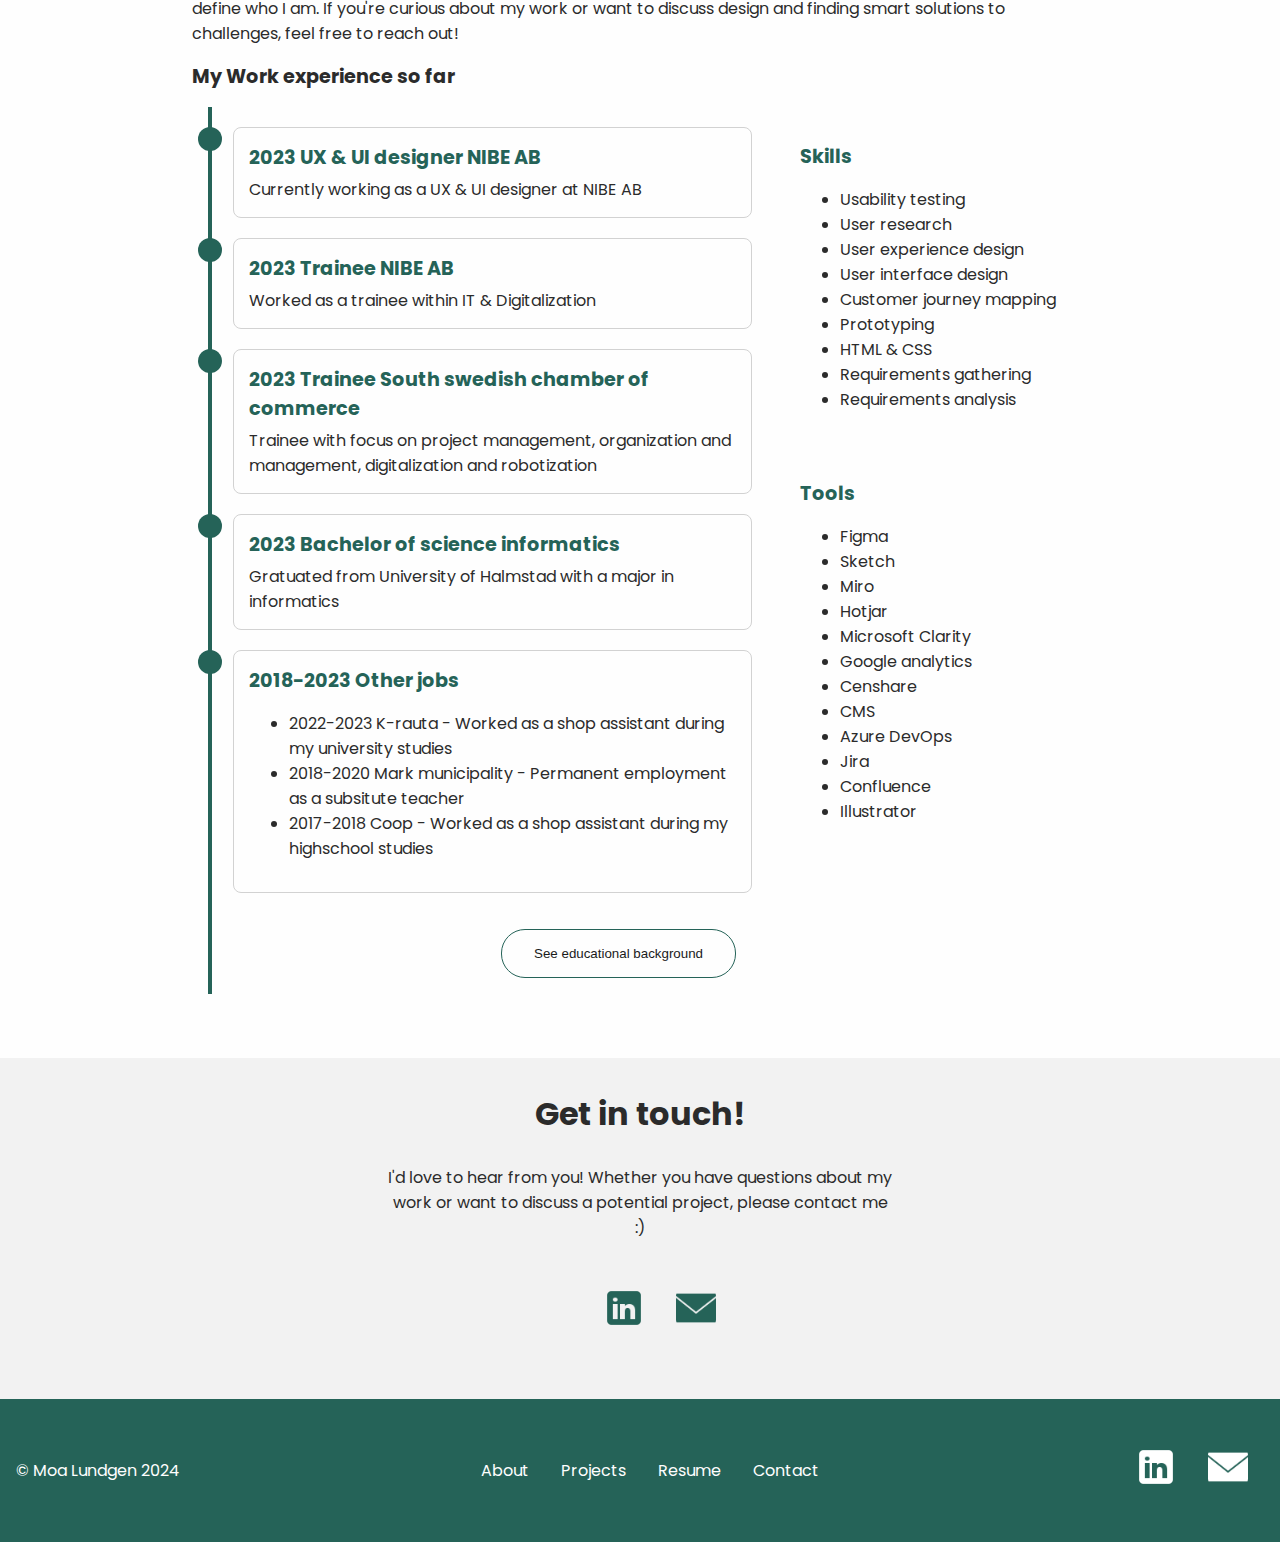
==== commit 2b646b82: "new resume" ====
--- a/index.html
+++ b/index.html
@@ -25,7 +25,7 @@
             <ul class="menu">
                 <li class="nav-link"><a href="#about">About</a></li>
                 <li class="nav-link"><a href="#projects">Projects</a></li>
-                <li class="nav-link"><a href="resources/moaresume.pdf" target="_blank">Resume</a></li>
+                <li class="nav-link"><a href="resources/Moa-4.pdf" target="_blank">Resume</a></li>
                 <li class="nav-link"><a href="#contact">Contact</a></li>
             </ul>
         </div>
@@ -48,7 +48,7 @@
                         <h1> Moa Lundgren</h1>
                         <h3 class="color-title">I work as a UX & UI designer</h3>
                         <a href="#projects"><button class="button-small"> Projects</button></a>
-                        <a href="resources/moaresume.pdf" target="_blank"><button class="button-small">
+                        <a href="resources/Moa-4.pdf" target="_blank"><button class="button-small">
                                 Resume</button></a>
                     </div>
                 </div>
@@ -64,14 +64,6 @@
                         <div class="box">
                             <img src="resources/Coming-soon.png" alt="image of mockup for project coming soon" />
                             <div class="box-description">
-                                <h3>Component library</h3>
-                            </div>
-                        </div>
-                    </a>
-                    <a href="#">
-                        <div class="box">
-                            <img src="resources/Coming-soon.png" alt="image of mockup for project coming soon" />
-                            <div class="box-description">
                                 <h3> Spare parts e-commerce</h3>
                             </div>
                         </div>
@@ -117,38 +109,45 @@
             <div class="section-container" id="about">
                 <p class="section-introduction"> Get to know more</p>
                 <h2 class="title"> About Moa</h2>
+                <div class="hero-img">
+                    <img src="resources/moabiography.jpg" alt="image of Moa" />
+                </div>
                 <div class="body-copy">
                     <article>
                         <h3>Biography</h3>
-                        <p>Hello! I'm Moa, a passionate UX designer with a strong commitment to creating meaningful
-                            digital experiences. Currently, I work at NIBE AB, where I focus on IT and digitalization
-                            projects that aim to enhance user interactions and streamline processes.</p>
+                        <p>Hi there! I'm Moa Lundgren, a curious and detail-loving UX designer with a background in
+                            informatics and a passion for creating meaningful digital experiences. Over the years, I've
+                            honed my skills in UX design, from user research and requirements gathering to wireframing,
+                            prototyping, and usability testing.</p>
                     </article>
                     <article>
-                        <p>Holding a bachelor's degree in informatics, I have developed a comprehensive skill set in UX
-                            design that includes user research, requirements gathering, wireframing, prototyping, and
-                            usability testing. My experience within UX and UI has allowed me to tackle diverse projects,
-                            each presenting its own unique challenges. I thrive in fast-paced environments that
-                            encourage innovation and creativity, and I'm dedicated to developing solutions that not only
-                            meet user needs but also exceed expectations.</p>
+                        <p>Each project I've worked on has brought its own unique challenges, and that's exactly what I
+                            love about this field. Tackling complexity with creativity and seeing a solution come to
+                            life is endlessly rewarding. Whether it's finding a clever way to improve usability or
+                            turning a spark of an idea into a polished product, I'm all in.</p>
                         <p>My approach to UX design is deeply rooted in empathy and curiosity. I am fascinated by how
                             people interact with technology and the ways in which digital experiences can improve their
                             lives. This drive motivates me to create accessible and user-friendly solutions that are
                             intuitive and enjoyable. I believe that design should not only solve problems but also
                             enhance overall satisfaction.</p>
-                        <p>Right now I'm on a journey to learn web development, I've just finished my indepentent course
-                            in Javascript, now with the goal to combine this new knowledge with my work in UX & UI
-                            design.</p>
+                        <p>I'm at my best in environments where collaboration is key, and where different perspectives
+                            spark new ideas. I believe the most impactful designs come from combining curiosity with
+                            creativity, always striving to create solutions that not only work but leave a lasting,
+                            positive impression on the people who use them.</p>
+                        <p>Recently, my curiosity led me to dive into the world of web development. After completing a
+                            course in JavaScript, I'm excited to bring this newfound technical knowledge into my UX and
+                            UI design work, opening up new ways to create thoughtful and innovative solutions.</p>
                     </article>
                     <article>
                         <h3>Interests</h3>
                         <p>In my personal life, I enjoy exploring new ideas, engaging in creative pursuits, and
-                            collaborating with others. I'm always eager to learn and grow, whether through professional
-                            development opportunities or new hobbies. I spend a lot of my sparetime painting, while
-                            listening to some of my favourite music.</p>
+                            collaborating with others. Beyond design, I find inspiration in all things creative. Lately,
+                            I've been diving into Procreate and can't get enough of creating patterns, it's my new
+                            obsession! Painting and sketching are my go-to ways to unwind and explore new ideas.</p>
                     </article>
-                    <p>Feel free to explore my portfolio to see some of my work. If you have any questions or would like
-                        to discuss a project, I'd love to connect!</p>
+                    <p>Feel free to explore my portfolio to see some of my work. ICollaboration, curiosity, and a drive
+                        to keep learning define who I am. If you're curious about my work or want to discuss design and
+                        finding smart solutions to challenges, feel free to reach out!</p>
                     <h3> My Work experience so far</h3>
                     <div class="two-column">
                         <div class="timeline">
@@ -195,7 +194,7 @@
                                     </ul>
                                 </div>
                             </div>
-                            <a href="resources/moaresume.pdf" target="_blank"><button class="button-small"> See
+                            <a href="resources/Moa-4.pdf" target="_blank"><button class="button-small"> See
                                     educational background</button></a>
                         </div>
                         <div class="skillsandtools">
@@ -264,7 +263,7 @@
             <ul>
                 <li class="nav-link"><a href="#about">About</a></li>
                 <li class="nav-link"><a href="#projects">Projects</a></li>
-                <li class="nav-link"><a href="resources/moaresume.pdf" target="_blank">Resume</a></li>
+                <li class="nav-link"><a href="resources/Moa-4.pdf" target="_blank">Resume</a></li>
                 <li class="nav-link"><a href="#contact">Contact</a></li>
             </ul>
         </div>
--- a/styles/stylesheet.css
+++ b/styles/stylesheet.css
@@ -1,83 +1,110 @@
 * {
-    box-sizing: border-box; /* Gör att padding och border inkluderas i elementets bredd och höjd */
-}
+    box-sizing: border-box;
+    /* Gör att padding och border inkluderas i elementets bredd och höjd */
+}
+
 html {
     scroll-behavior: smooth;
     color-scheme: light dark;
-  }
-  body {
+}
+
+body {
     font-family: 'Open Sans', sans-serif;
     font-family: 'Poppins', sans-serif;
-    font-size:1rem;
-    background-color:#fefefe;
+    font-size: 1rem;
+    background-color: #fefefe;
     color: #2b2b2b;
-    width:100%;
-    margin:0; 
-    
-}
+    width: 100%;
+    margin: 0;
+
+}
+
 #introduction,
 #about,
-#projects{
+#projects {
     scroll-margin-top: 10rem;
 }
+
 /*Typography*/
-.section-introduction{
-    font-size:1.5rem;
-    color:#606060;
-}
-.project-introduction{
-    font-size:14px;
-    font-weight:300;
-    color:#606060;
-}
-.title{
+.section-introduction {
+    font-size: 1.5rem;
+    color: #606060;
+}
+
+.project-introduction {
+    font-size: 14px;
+    font-weight: 300;
+    color: #606060;
+}
+
+.title {
     font-size: 3rem;
-    font-family:'Poppins', 'sans-serif';
-    margin:0px;
-}
-.color-title{
-    color:#256358;
-}
-.thin{
+    font-family: 'Poppins', 'sans-serif';
+    margin: 0px;
+}
+
+.color-title {
+    color: #256358;
+}
+
+.thin {
     font-size: 1.2rem;
-    font-family:'Poppins', 'sans-serif';
-    font-weight:300;
-}
-h1{
+    font-family: 'Poppins', 'sans-serif';
+    font-weight: 300;
+}
+
+h1 {
     font-size: 3rem;
-    font-family:'Poppins', 'sans-serif';
-}
-h2{
+    font-family: 'Poppins', 'sans-serif';
+}
+
+h2 {
     font-size: 2rem;
-    font-family:'Poppins', 'sans-serif';
-}
-h3{
+    font-family: 'Poppins', 'sans-serif';
+}
+
+h3 {
     font-size: 1.2rem;
-    font-family:'Poppins', 'sans-serif';
+    font-family: 'Poppins', 'sans-serif';
 }
 
 /*Navigation*/
 /*Header*/
-.header{
-    display: flex;                      /* Gör headern till en flex-container */
-    flex-direction: row;               /* Placerar logotypen och menyn i rad */
-    justify-content: space-between;     /* Skapar utrymme mellan logotypen och menyn */
-    align-items: center;                /* Vertikal centrering av alla element i headern */
-    padding: 0.5rem;                   /* Padding runt headern */
-    position: sticky;                  /* Gör headern fast vid toppen */
-    border-bottom: 0.5px solid #cccccc; /* En linje under headern */
-    background-color: #256358;         /* Bakgrundsfärg för headern */
-    top: 0;                            /* Positionera vid toppen av sidan */
-    width: 100%;                       /* Full bredd */
-    z-index: 999;    
-}
-.header a, .footer a{
+.header {
+    display: flex;
+    /* Gör headern till en flex-container */
+    flex-direction: row;
+    /* Placerar logotypen och menyn i rad */
+    justify-content: space-between;
+    /* Skapar utrymme mellan logotypen och menyn */
+    align-items: center;
+    /* Vertikal centrering av alla element i headern */
+    padding: 0.5rem;
+    /* Padding runt headern */
+    position: sticky;
+    /* Gör headern fast vid toppen */
+    border-bottom: 0.5px solid #cccccc;
+    /* En linje under headern */
+    background-color: #256358;
+    /* Bakgrundsfärg för headern */
+    top: 0;
+    /* Positionera vid toppen av sidan */
+    width: 100%;
+    /* Full bredd */
+    z-index: 999;
+}
+
+.header a,
+.footer a {
     color: #fefefe;
     text-decoration: none;
 }
-.header p, .footer p{
-    color:#fefefe;
-}
+
+.header p,
+.footer p {
+    color: #fefefe;
+}
+
 .bar {
     display: block;
     width: 25px;
@@ -87,73 +114,98 @@
     transition: all 0.3s ease-in-out;
     background-color: #fefefe;
 }
-.logo{
-display:flex;
-align-items: center;
-justify-content:center;
-}
-.logo img{
-    height:48px;
-    width:240px;
-}
-.logo a{
+
+.logo {
+    display: flex;
+    align-items: center;
+    justify-content: center;
+}
+
+.logo img {
+    height: 48px;
+    width: 240px;
+}
+
+.logo a {
     margin: 1rem;
     text-decoration: none;
 }
-.menu{
-    display: none; /* Stäng menyn som standard */
-    flex-direction: column; /* Gör att menyn visas vertikalt */
-    position: absolute; /* Gör att menyn kan placeras relativt till nav */
-    top: 80%; /* Placera menyn precis under nav-elementet */
-    left: 0; /* Justera så att den börjar från vänster */
-    background-color: #256358; /* Samma bakgrundsfärg som header för att dölja eventuella överlappningar */
-    width: 100%; /* Gör menyn lika bred som nav */
-    z-index: 998; /* Se till att menyn ligger ovanpå andra element */
+
+.menu {
+    display: none;
+    /* Stäng menyn som standard */
+    flex-direction: column;
+    /* Gör att menyn visas vertikalt */
+    position: absolute;
+    /* Gör att menyn kan placeras relativt till nav */
+    top: 80%;
+    /* Placera menyn precis under nav-elementet */
+    left: 0;
+    /* Justera så att den börjar från vänster */
+    background-color: #256358;
+    /* Samma bakgrundsfärg som header för att dölja eventuella överlappningar */
+    width: 100%;
+    /* Gör menyn lika bred som nav */
+    z-index: 998;
+    /* Se till att menyn ligger ovanpå andra element */
 }
 
 .menu.active {
-    display: flex; /* Visa menyn när active-klassen är på */
-    flex-direction: column; /* Justera menyn för mobilvisning */
-}
+    display: flex;
+    /* Visa menyn när active-klassen är på */
+    flex-direction: column;
+    /* Justera menyn för mobilvisning */
+}
+
 /*Navigational links*/
 .nav-link {
-    list-style:none;
-    margin: 1rem;
-}
-.nav-link a{
+    list-style: none;
+    margin: 1rem;
+}
+
+.nav-link a {
     text-decoration: none;
 }
-.nav-link:hover{
+
+.nav-link:hover {
     border-bottom: 1px solid #fefefe;
     transition: 0.3s
 }
-.nav-link:active{
+
+.nav-link:active {
     border-bottom: 1px solid #1a1b1b;
 }
-.nav-link:focus{
+
+.nav-link:focus {
     border-bottom: 1px solid #1a1b1b;
 }
+
 .privacypolicy-termsofuse {
-    font-size:12px;
-}
-.privacypolicy-termsofuse:hover{
+    font-size: 12px;
+}
+
+.privacypolicy-termsofuse:hover {
     text-decoration: underline;
-    color:#fefefe;
-}
-.quick-links ul{
-    display:flex;
-    flex-direction: column;
-    margin:auto;
-}
-.sm-links ul{
-    display:flex;
-    flex-direction:row;
+    color: #fefefe;
+}
+
+.quick-links ul {
+    display: flex;
+    flex-direction: column;
+    margin: auto;
+}
+
+.sm-links ul {
+    display: flex;
+    flex-direction: row;
     list-style: none;
 }
-.contact-promotext ul{
+
+.contact-promotext ul {
     justify-content: center;
 }
-.footer{
+
+.footer {
     display: flex;
     flex-direction: column;
     justify-content: space-between;
@@ -162,137 +214,169 @@
     padding: 1rem;
     bottom: 0;
 }
-.footer ul{
-    padding:0;
-    text-align:center;
-}
-  /*Components*/
-  .button-small {
+
+.footer ul {
+    padding: 0;
+    text-align: center;
+}
+
+/*Components*/
+.button-small {
     padding: 1rem 2rem;
     border: 1px solid #256358;
     color: #1a1b1b;
     background-color: #fefefe;
     border-radius: 24px;
-    margin:1rem; 
-    transition:color 0.5s; 
+    margin: 1rem;
+    transition: color 0.5s;
 }
 
 .button-small:hover {
     color: #fefefe;
     background-color: #256358;
 }
+
 .button-small:focus {
     color: #fefefe;
     background-color: #256358;
-    border:1px solid #1a1b1b;
-}
-table{
+    border: 1px solid #1a1b1b;
+}
+
+table {
     border: 1px solid #d2d2d2;
-    border-radius:8px;
-    width: 100%;
-}
-th, td{
+    border-radius: 8px;
+    width: 100%;
+}
+
+th,
+td {
     padding: 1rem;
     text-align: left;
 }
+
 th {
     border-bottom: 1px solid #d2d2d2;
 }
+
 /*Herobanner*/
 .hero {
-    display: flex;                  
-    flex-direction: column;         
-    justify-content: center;       
-    align-items: center;            
-    height: 83vh;                    /* Höjd på hero-sektionen */
-   background-color: #fefefe;
-    color: #1a1b1b;                    
-    text-align: center; 
-    border-bottom:1px solid #f2f2f2;     
+    display: flex;
+    flex-direction: column;
+    justify-content: center;
+    align-items: center;
+    height: 83vh;
+    /* Höjd på hero-sektionen */
+    background-color: #fefefe;
+    color: #1a1b1b;
+    text-align: center;
+    border-bottom: 1px solid #f2f2f2;
     margin-top: 4rem;
 }
+
 .hero-content {
     display: flex;
     flex-direction: column;
-    align-items:center;
-    max-width: 1200px; 
-    width: 100%;
-}
-.hero-text{
-    padding: 1rem;
-}
-.hero-text h1, h3{
-    margin:0;
-}
-.hero-img{
-    padding: 1rem;
-    margin: 1rem;
-}
-.hero img{
-    max-width:320px;
-}
+    align-items: center;
+    max-width: 1200px;
+    width: 100%;
+}
+
+.hero-text {
+    padding: 1rem;
+}
+
+.hero-text h1,
+h3 {
+    margin: 0;
+}
+
+.hero-img {
+    padding: 1rem;
+    margin: 1rem;
+}
+
+.hero img {
+    max-width: 320px;
+}
+
 /*Amimation herobanner*/
 @keyframes fadeIn {
     from {
         opacity: 0;
     }
+
     to {
         opacity: 1;
     }
 }
+
 .hero {
-    animation: fadeIn 2s ease-in-out; /* Applicerar en fade-in animation på hero-sektionen */
-}
+    animation: fadeIn 2s ease-in-out;
+    /* Applicerar en fade-in animation på hero-sektionen */
+}
+
 /*Images*/
-img{
+img {
     width: 100%;
     height: 320px;
     max-height: 300px;
     object-fit: cover;
     border-radius: 8px;
 }
-.sm-links img{
-    width:40px;
-    height:40px;
-    margin:1rem;
-}
+
+.sm-links img {
+    width: 40px;
+    height: 40px;
+    margin: 1rem;
+}
+
 /*Sections*/
 
-.section-container{
-    display:flex;
-    flex-direction:column;
+.section-container {
+    display: flex;
+    flex-direction: column;
     align-items: center;
-    margin:1rem;
-}
+    margin: 1rem;
+}
+
 /*About-section*/
+.about-content {
+    display: flex;
+    flex-direction: column;
+
+}
 
 .two-column {
     display: flex;
     flex-direction: column;
-    justify-content: space-around; 
-    gap:2rem;
-    max-width: 100%; 
-    padding: 1rem; 
-}
-.skills{
-    display:flex;
-    flex-direction:column;
-    flex:1;
-    max-width:400px;
-    padding:1rem;
-    margin-top:1.2rem;
-}
-.skills h3{
-    color:#256358;
-}
+    justify-content: space-around;
+    gap: 2rem;
+    max-width: 100%;
+    padding: 1rem;
+}
+
+.skills {
+    display: flex;
+    flex-direction: column;
+    flex: 1;
+    max-width: 400px;
+    padding: 1rem;
+    margin-top: 1.2rem;
+}
+
+.skills h3 {
+    color: #256358;
+}
+
 /*Timeline*/
 .timeline {
     flex: 2;
     position: relative;
     max-width: 800px;
     margin: 0 auto;
-    z-index:1;
-}
+    z-index: 1;
+}
+
 .timeline::before {
     content: '';
     position: absolute;
@@ -301,8 +385,9 @@
     width: 4px;
     background-color: #256358;
 }
-.timeline button{
-    float:right;
+
+.timeline button {
+    float: right;
 }
 
 .event {
@@ -312,72 +397,78 @@
 }
 
 .dot {
-    width: 24px; 
+    width: 24px;
     height: 24px;
-    background-color: #256358; 
-    border-radius: 50%; 
+    background-color: #256358;
+    border-radius: 50%;
     position: absolute;
     left: -10px;
     top: 0;
 }
 
 .event-details {
-    padding: 15px; 
-    border-radius: 8px; 
+    padding: 15px;
+    border-radius: 8px;
     border: 1px solid #d2d2d2;
     margin-left: 25px;
     width: calc(100% - 25px);
 }
 
 .event-details h3 {
-    margin: 0; 
+    margin: 0;
     color: #256358;
 }
 
 .event-details p {
-    margin: 5px 0 0; 
-}
+    margin: 5px 0 0;
+}
+
 /*Projects-section*/
-.project-overview{
-    display:flex;
-    flex-direction:column;
-    width:80%;
-    max-width:1200px;
-}
-.project-overview a{
+.project-overview {
+    display: flex;
+    flex-direction: column;
+    width: 80%;
+    max-width: 1200px;
+}
+
+.project-overview a {
     text-decoration: none;
-    color:#2b2b2b;
-}
-.box{
+    color: #2b2b2b;
+}
+
+.box {
     padding: 2rem;
     border: 1px solid #f2f2f2;
-    border-radius:8px;
+    border-radius: 8px;
     margin: 1rem auto;
-    width:95%;
-    max-width:320px;
+    width: 95%;
+    max-width: 320px;
     min-height: 350px;
     box-shadow: 0px 0px 1px rgba(56, 56, 57, 0.01),
-    0px 1px 6px rgba(56, 56, 57, 0.02),
-    1px 1px 13px rgba(56, 56, 57, 0.02),
-    2px 3px 24px rgba(56, 56, 57, 0.03),
-    3px 4px 37px rgba(56, 56, 57, 0.04);
-}
-.box img{
-    height:220px;
-    width:100%;
-    border-radius:8px;
-}
-.box:hover{
+        0px 1px 6px rgba(56, 56, 57, 0.02),
+        1px 1px 13px rgba(56, 56, 57, 0.02),
+        2px 3px 24px rgba(56, 56, 57, 0.03),
+        3px 4px 37px rgba(56, 56, 57, 0.04);
+}
+
+.box img {
+    height: 220px;
+    width: 100%;
+    border-radius: 8px;
+}
+
+.box:hover {
     box-shadow: 1px 1px 2px rgba(3, 7, 18, 0.02),
-    3px 4px 8px rgba(3, 7, 18, 0.03),
-    6px 9px 19px rgba(3, 7, 18, 0.05),
-    10px 15px 33px rgba(3, 7, 18, 0.06),
-    16px 24px 52px rgba(3, 7, 18, 0.08);
+        3px 4px 8px rgba(3, 7, 18, 0.03),
+        6px 9px 19px rgba(3, 7, 18, 0.05),
+        10px 15px 33px rgba(3, 7, 18, 0.06),
+        16px 24px 52px rgba(3, 7, 18, 0.08);
     transition: 1s;
     text-decoration: underline #256358;
 }
+
 /*Project page*/
-.textimg-column{
+.textimg-column {
     display: flex;
     flex-direction: column;
     justify-content: center;
@@ -385,28 +476,37 @@
     max-width: 100%;
     margin: 1rem;
 }
+
 .textimg-column img {
-        width: 80w;  /* This will make the image take the full viewport width */
-        height: auto;  /* Maintain aspect ratio */
-        max-height: none;  /* Remove any height restrictions */
-        margin: 1rem 0;  /* Adjust margins as needed */
-}
-.contact-form{
-    display:flex;
-    flex-direction:column;
+    width: 80w;
+    /* This will make the image take the full viewport width */
+    height: auto;
+    /* Maintain aspect ratio */
+    max-height: none;
+    /* Remove any height restrictions */
+    margin: 1rem 0;
+    /* Adjust margins as needed */
+}
+
+.contact-form {
+    display: flex;
+    flex-direction: column;
     align-content: center;
     background: rgba(242, 242, 242);
 }
-.contact-content{
+
+.contact-content {
     display: flex;
     flex-direction: column;
     align-items: flex-start;
-    margin:1rem;
+    margin: 1rem;
     max-width: 1200px;
-    padding:1rem;
-
-}
-input[type="text"], input[type="email"] {
+    padding: 1rem;
+
+}
+
+input[type="text"],
+input[type="email"] {
     width: 100%;
     padding: 1rem;
     margin: 5px 0 20px;
@@ -420,90 +520,113 @@
 /* Darkmode styles */
 @media (prefers-color-scheme: dark) {
     body {
-        background-color: #1a1b1b; /* Mörk bakgrund */
-        color: #fefefe; /* Ljus text */
+        background-color: #1a1b1b;
+        /* Mörk bakgrund */
+        color: #fefefe;
+        /* Ljus text */
     }
 
     h1 {
-        color: #fefefe; 
-    }
-    h2{
         color: #fefefe;
     }
+
+    h2 {
+        color: #fefefe;
+    }
+
     h3 {
         color: #fefefe;
     }
+
     p {
         color: #fefefe;
     }
-    .hero{
+
+    .hero {
         background-color: #1a1b1b;
     }
-    .contact-content{
+
+    .contact-content {
         background-color: #1a1b1b;
     }
-    .contact-form{
+
+    .contact-form {
         background-color: #1a1b1b;
     }
 }
-@media (min-width:800px){
-    .body-copy{
-    max-width:60rem;
-    padding:2rem;
-}
-    .footer{
+
+@media (min-width:800px) {
+    .body-copy {
+        max-width: 60rem;
+        padding: 2rem;
+    }
+
+    .footer {
         flex-direction: row;
     }
-    .quick-links ul{
-        flex-direction:row;
-    }
-    .two-column{
+
+    .quick-links ul {
         flex-direction: row;
     }
-    .project-overview{
-        flex-direction:row;
-        flex-wrap:wrap;
-        justify-content:center;
-    }
-    .project-introduction{
-        max-width:800px;
-        text-align:left;
+
+    .two-column {
+        flex-direction: row;
+    }
+
+    .project-overview {
+        flex-direction: row;
+        flex-wrap: wrap;
+        justify-content: center;
+    }
+
+    .project-introduction {
+        max-width: 800px;
+        text-align: left;
     }
 
     .textimg-column img {
-        width: 100%;  /* Gör bilden fullbredd i förhållande till föräldern */
-        max-width: 100%;  /* Förhindrar att bilden blir större än förälderns bredd */
-        height: auto;  /* Behåller bildens proportioner */
-        margin: 1rem 0;  /* Justera marginaler om behövs */
+        width: 100%;
+        /* Gör bilden fullbredd i förhållande till föräldern */
+        max-width: 100%;
+        /* Förhindrar att bilden blir större än förälderns bredd */
+        height: auto;
+        /* Behåller bildens proportioner */
+        margin: 1rem 0;
+        /* Justera marginaler om behövs */
     }
 
     .textimg-text {
-        flex: 1; 
-    }
-    .contact-form{
+        flex: 1;
+    }
+
+    .contact-form {
         align-items: center;
         justify-content: center;
     }
-    .contact-content{
-        display:flex;
-        flex-direction:column;
-        justify-content:space-around;
-        align-items: center; 
-    }
-    .contact-promotext{
-        width:50%;
-        height:100;
+
+    .contact-content {
+        display: flex;
+        flex-direction: column;
+        justify-content: space-around;
+        align-items: center;
+    }
+
+    .contact-promotext {
+        width: 50%;
+        height: 100;
         justify-content: center;
         text-align: center;
     }
-    .contact-promotext h2{
-        margin-top:0;
-    }
-}
-@media (min-width:1200px){
-    .header{
-        display:flex;
-        flex-direction:row; 
+
+    .contact-promotext h2 {
+        margin-top: 0;
+    }
+}
+
+@media (min-width:1200px) {
+    .header {
+        display: flex;
+        flex-direction: row;
         justify-content: space-between;
         align-content: center;
         padding: 0.5rem;
@@ -512,43 +635,53 @@
         background-color: #256358;
         position: sticky;
         top: 0;
-        width:100%;
-        z-index:999;
-    }
-    .hamburger{
-        display:none;
-    }
-    .header a, .footer a{
+        width: 100%;
+        z-index: 999;
+    }
+
+    .hamburger {
+        display: none;
+    }
+
+    .header a,
+    .footer a {
         color: #fefefe;
         text-decoration: none;
     }
-    .header p, .footer p{
-        color:#fefefe;
-    }
-    .logo{
-    display:flex;
-    align-items: center;
-    justify-content:center;
-    }
-    .logo img{
-        height:48px;
-        width:240px;
-    }
-    .logo a{
+
+    .header p,
+    .footer p {
+        color: #fefefe;
+    }
+
+    .logo {
+        display: flex;
+        align-items: center;
+        justify-content: center;
+    }
+
+    .logo img {
+        height: 48px;
+        width: 240px;
+    }
+
+    .logo a {
         margin: 1rem;
         text-decoration: none;
     }
-    .menu{
-        display:flex;
-        flex-direction:row;
-        flex-wrap:wrap;
-        justify-content:center;
+
+    .menu {
+        display: flex;
+        flex-direction: row;
+        flex-wrap: wrap;
+        justify-content: center;
         position: relative;
     }
-    .hero-content{
-        display:flex;
-        flex-direction:row;
+
+    .hero-content {
+        display: flex;
+        flex-direction: row;
         justify-content: center;
     }
-   
-}
+
+}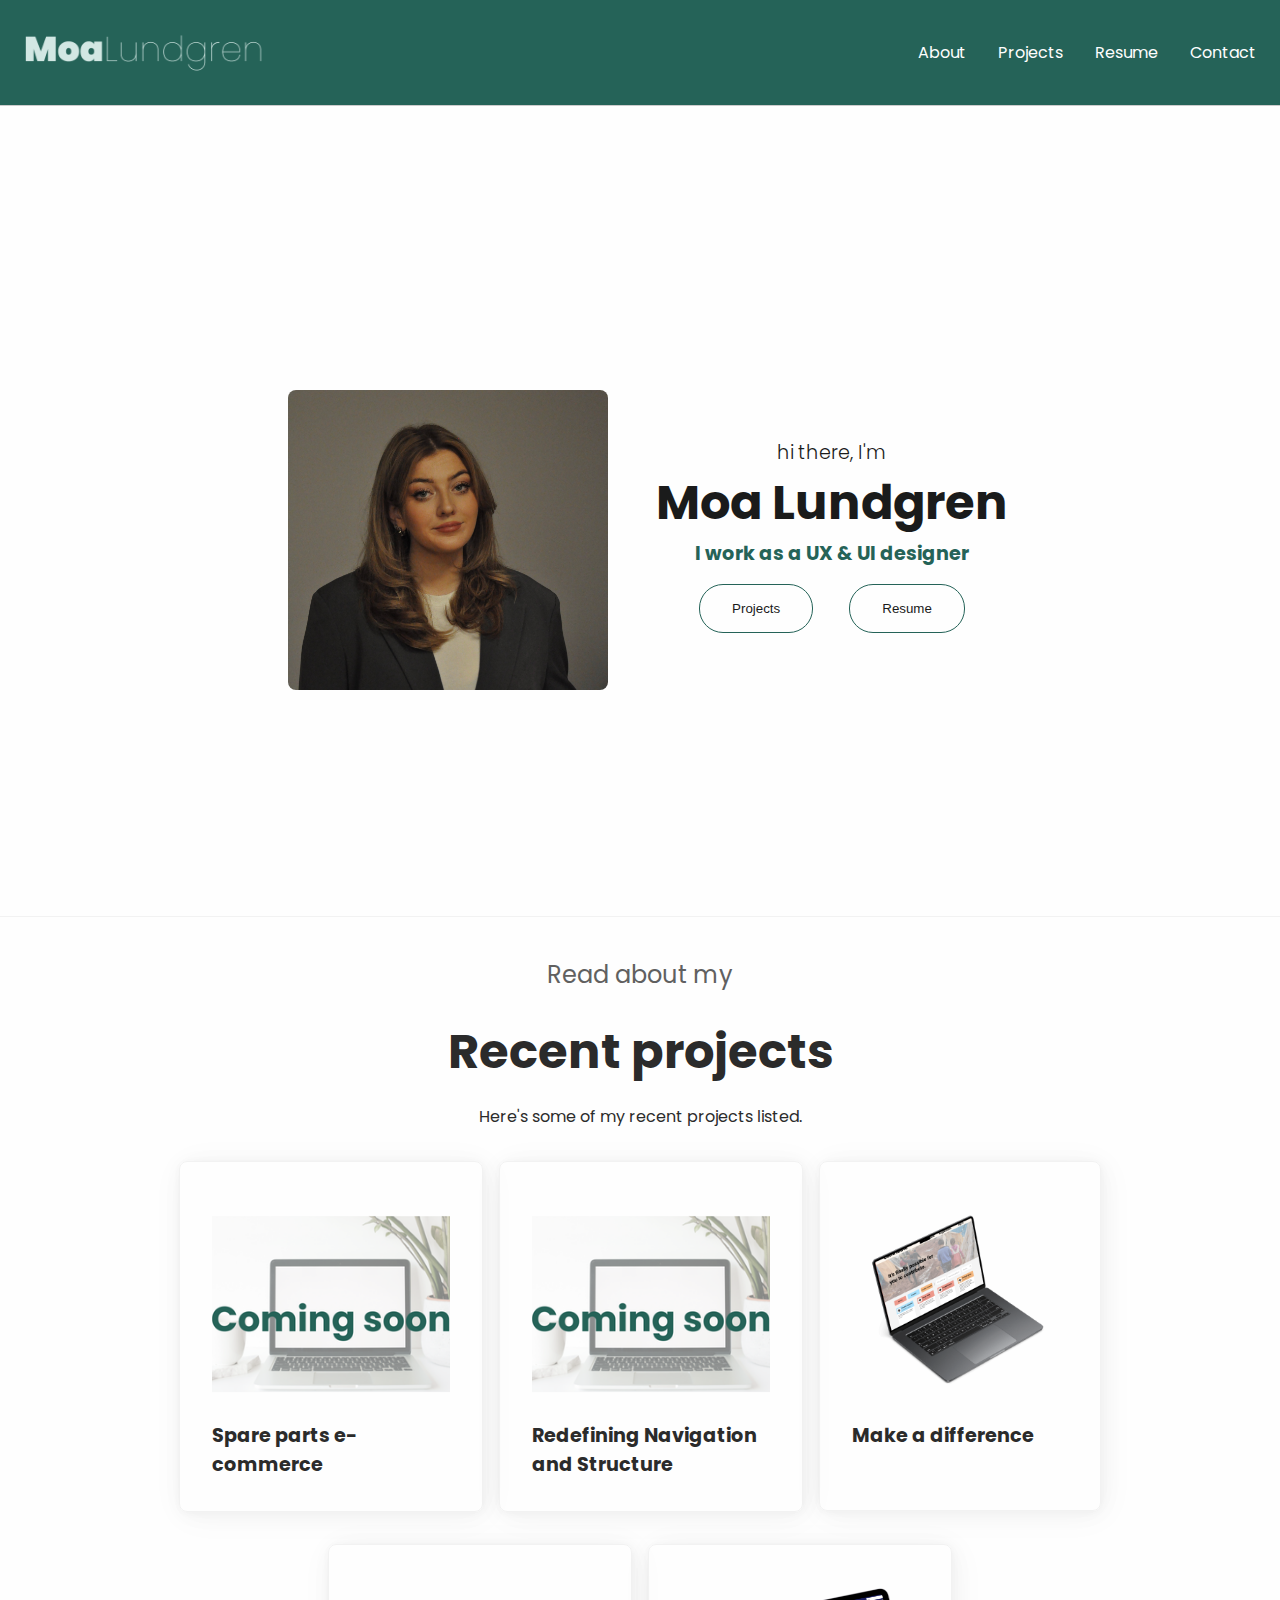
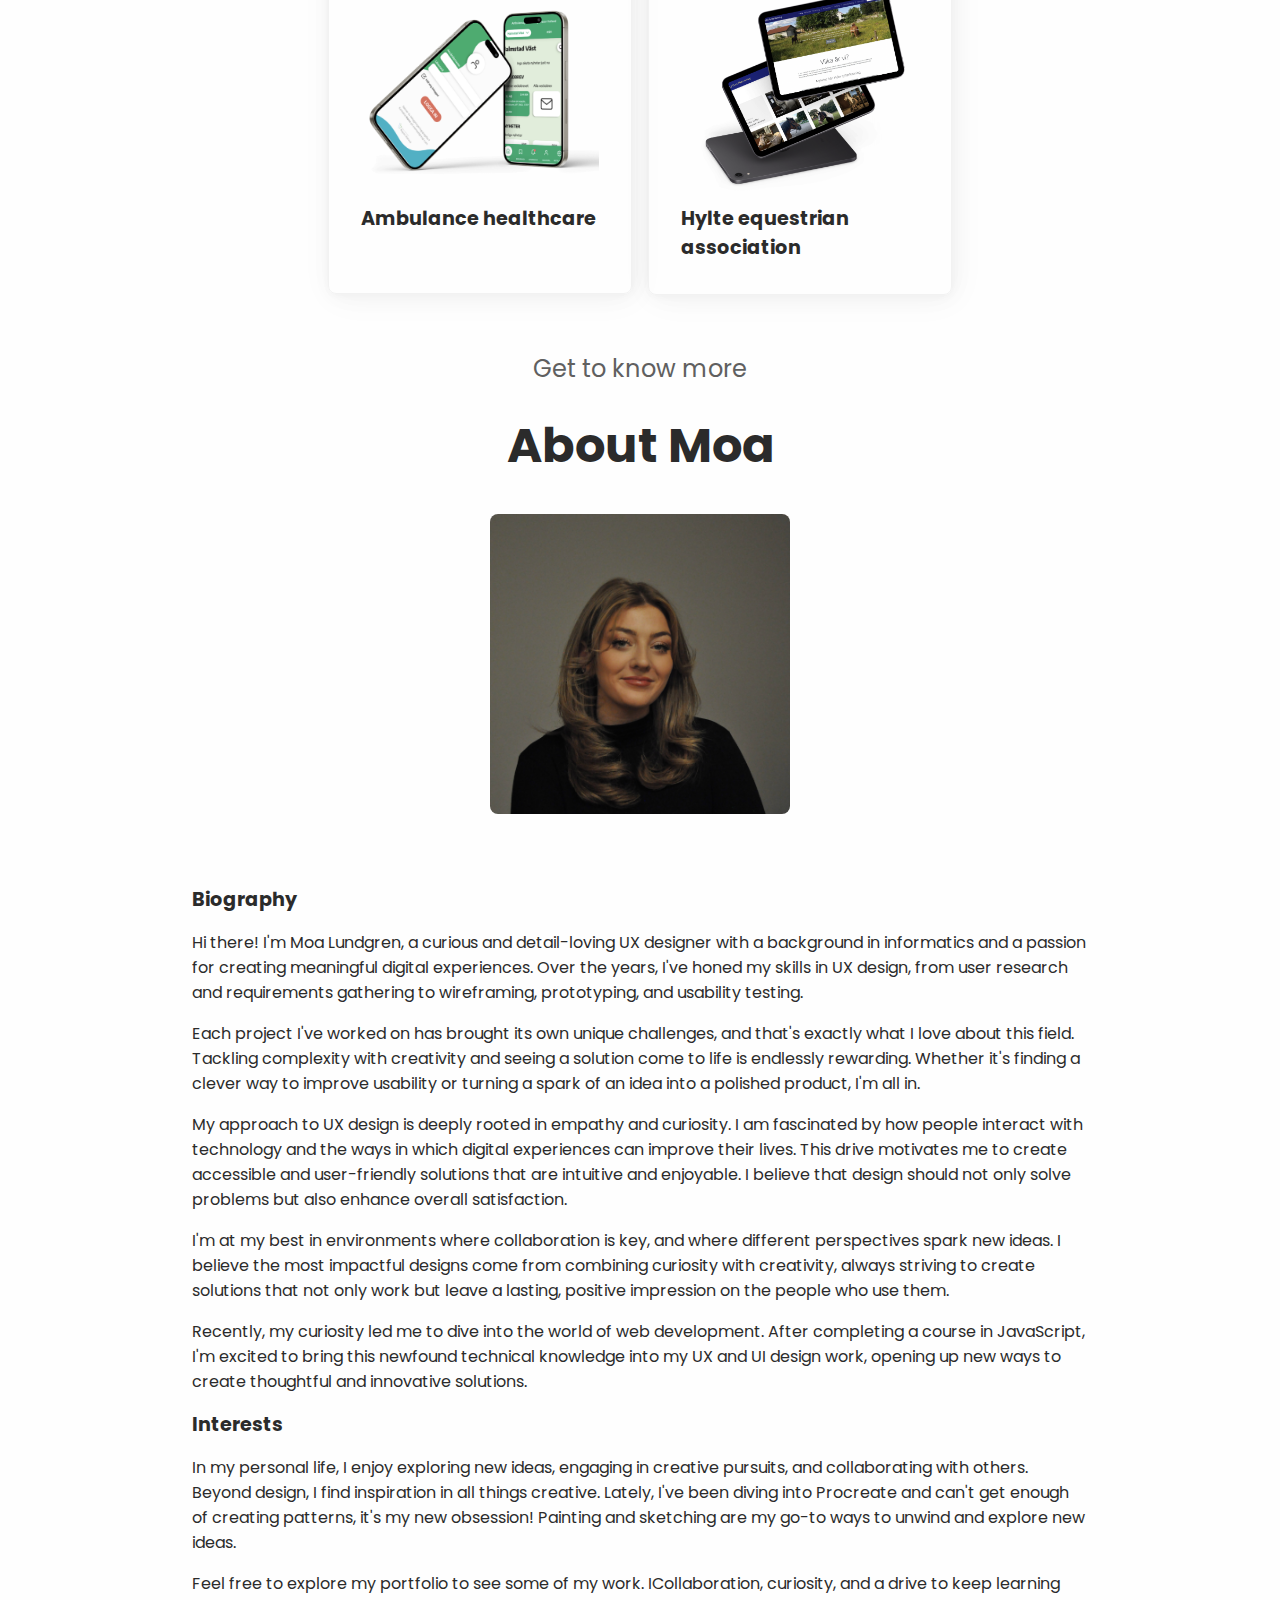
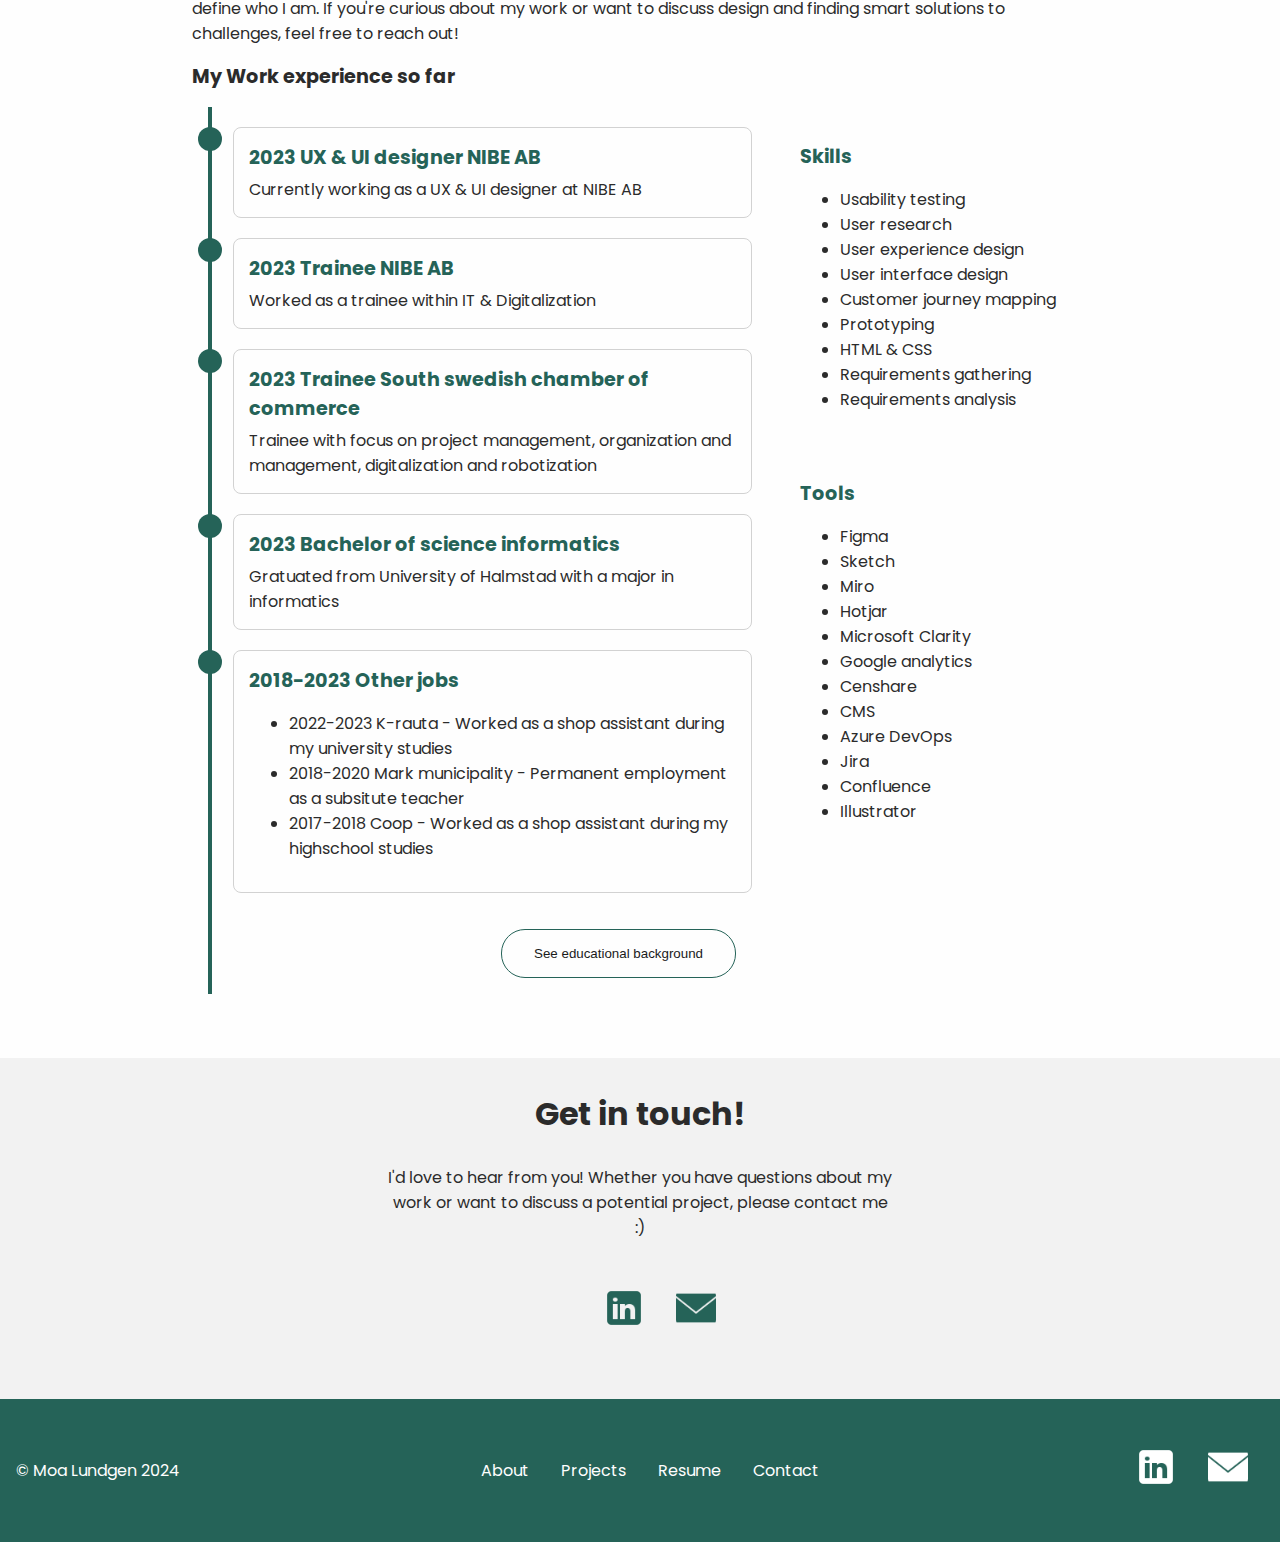
==== commit 1977a08a: "change sizing img" ====
--- a/index.html
+++ b/index.html
@@ -110,7 +110,7 @@
                 <p class="section-introduction"> Get to know more</p>
                 <h2 class="title"> About Moa</h2>
                 <div class="hero-img">
-                    <img src="resources/moabiography.jpg" alt="image of Moa" />
+                    <img src="resources/moabiography.jpg" alt="image of Moa" style="height:320px; width:300px;" />
                 </div>
                 <div class="body-copy">
                     <article>
